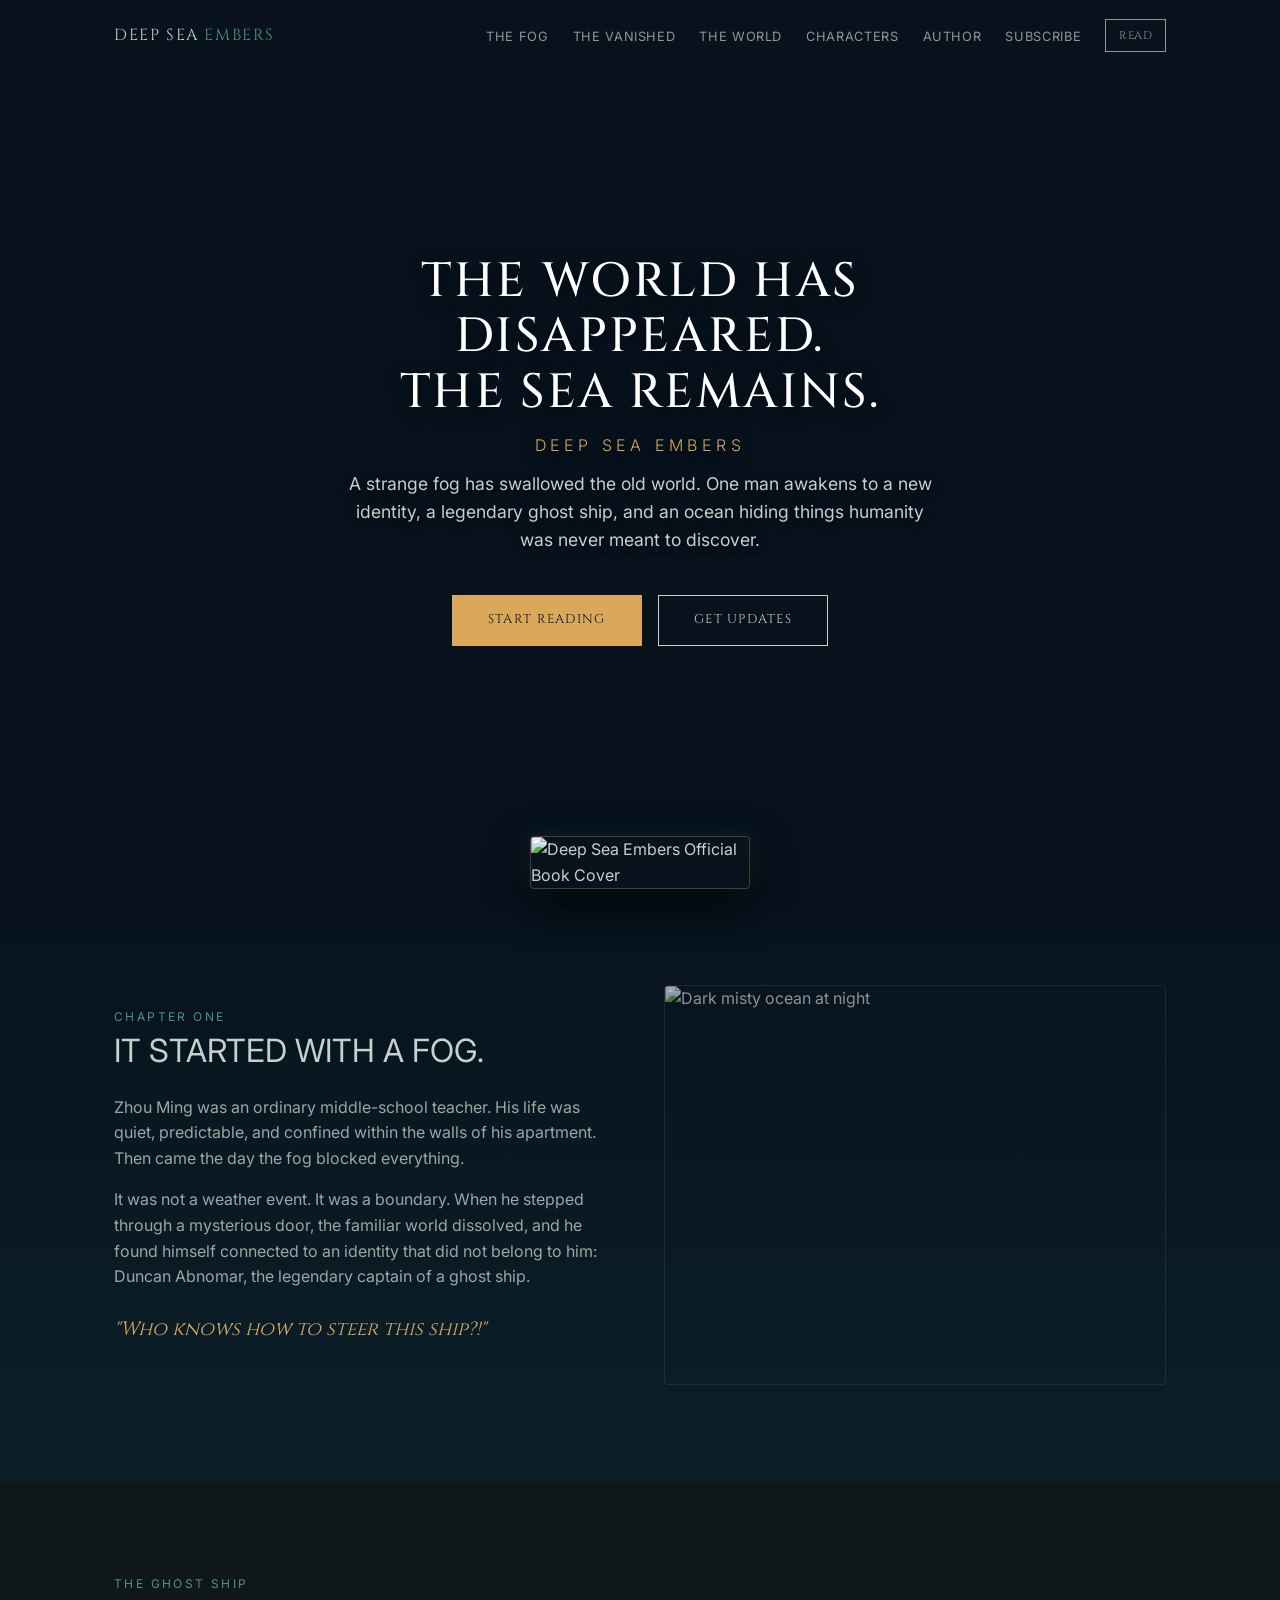
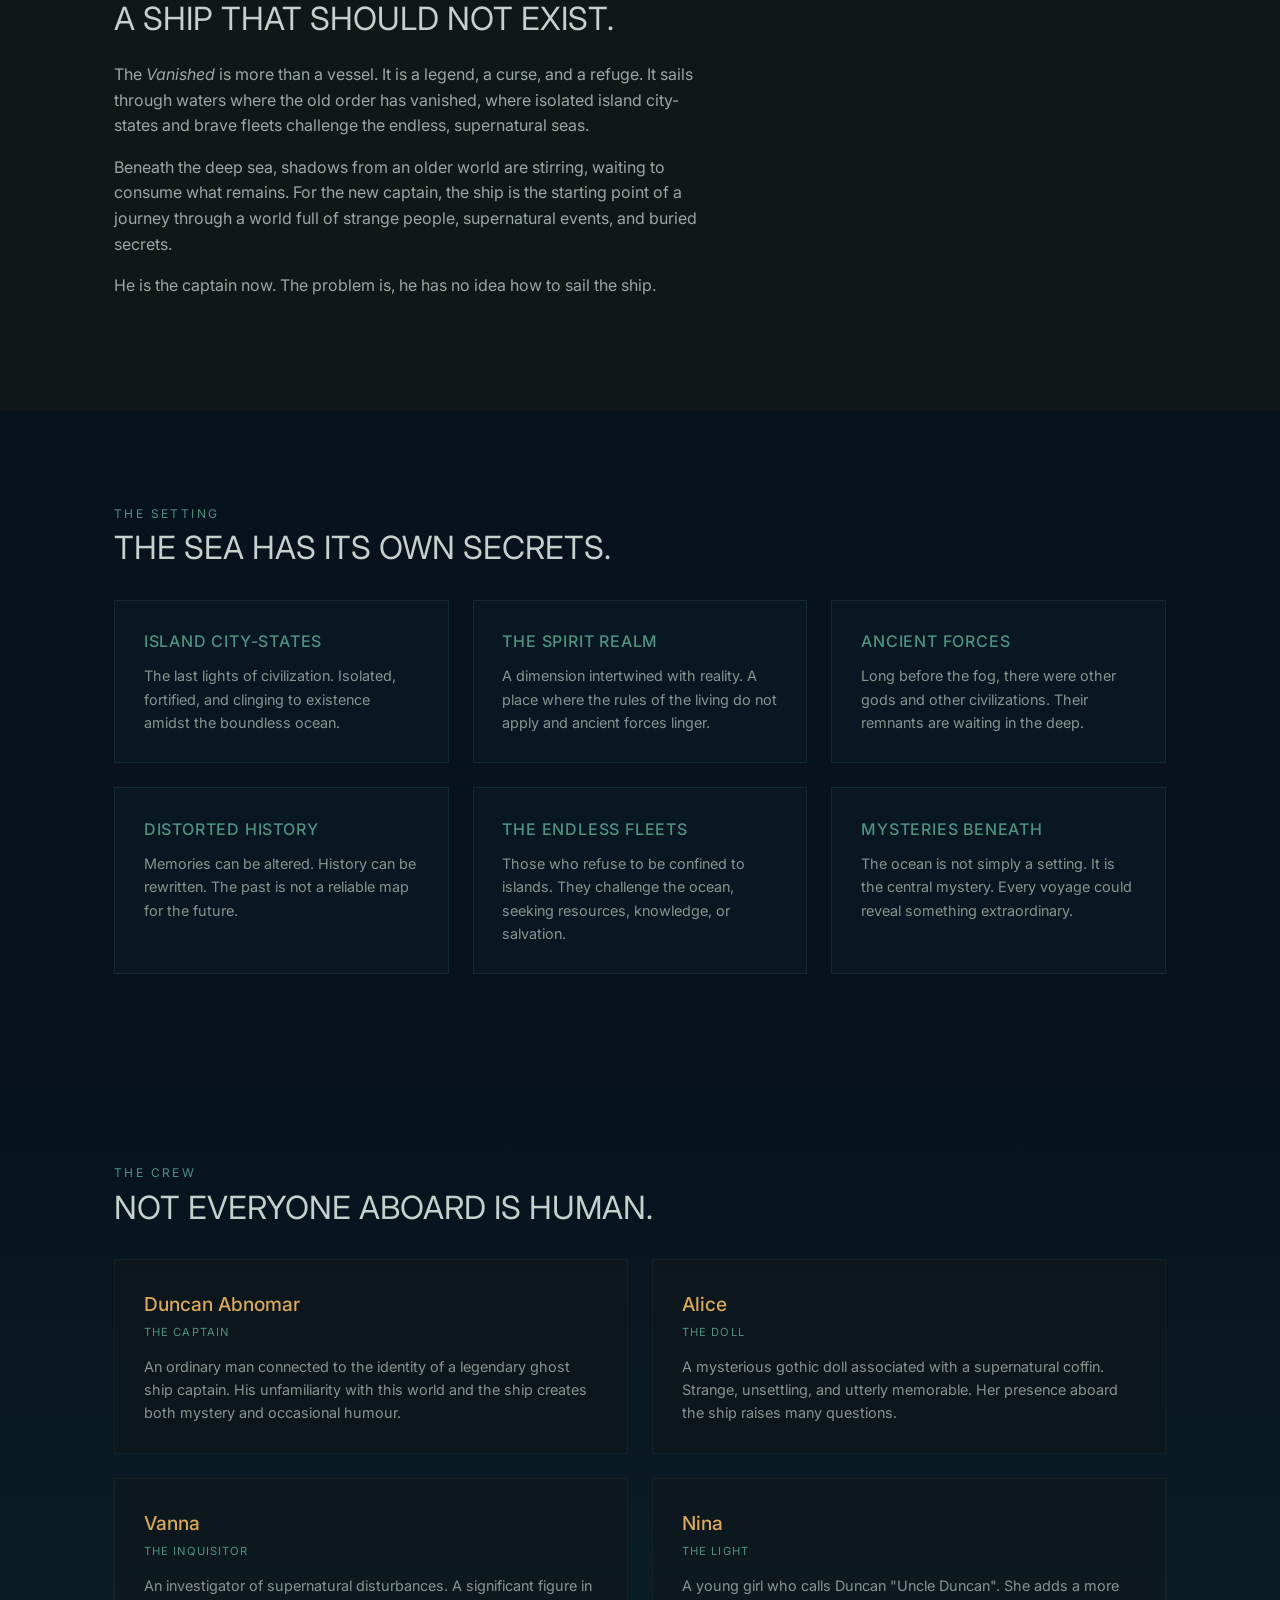
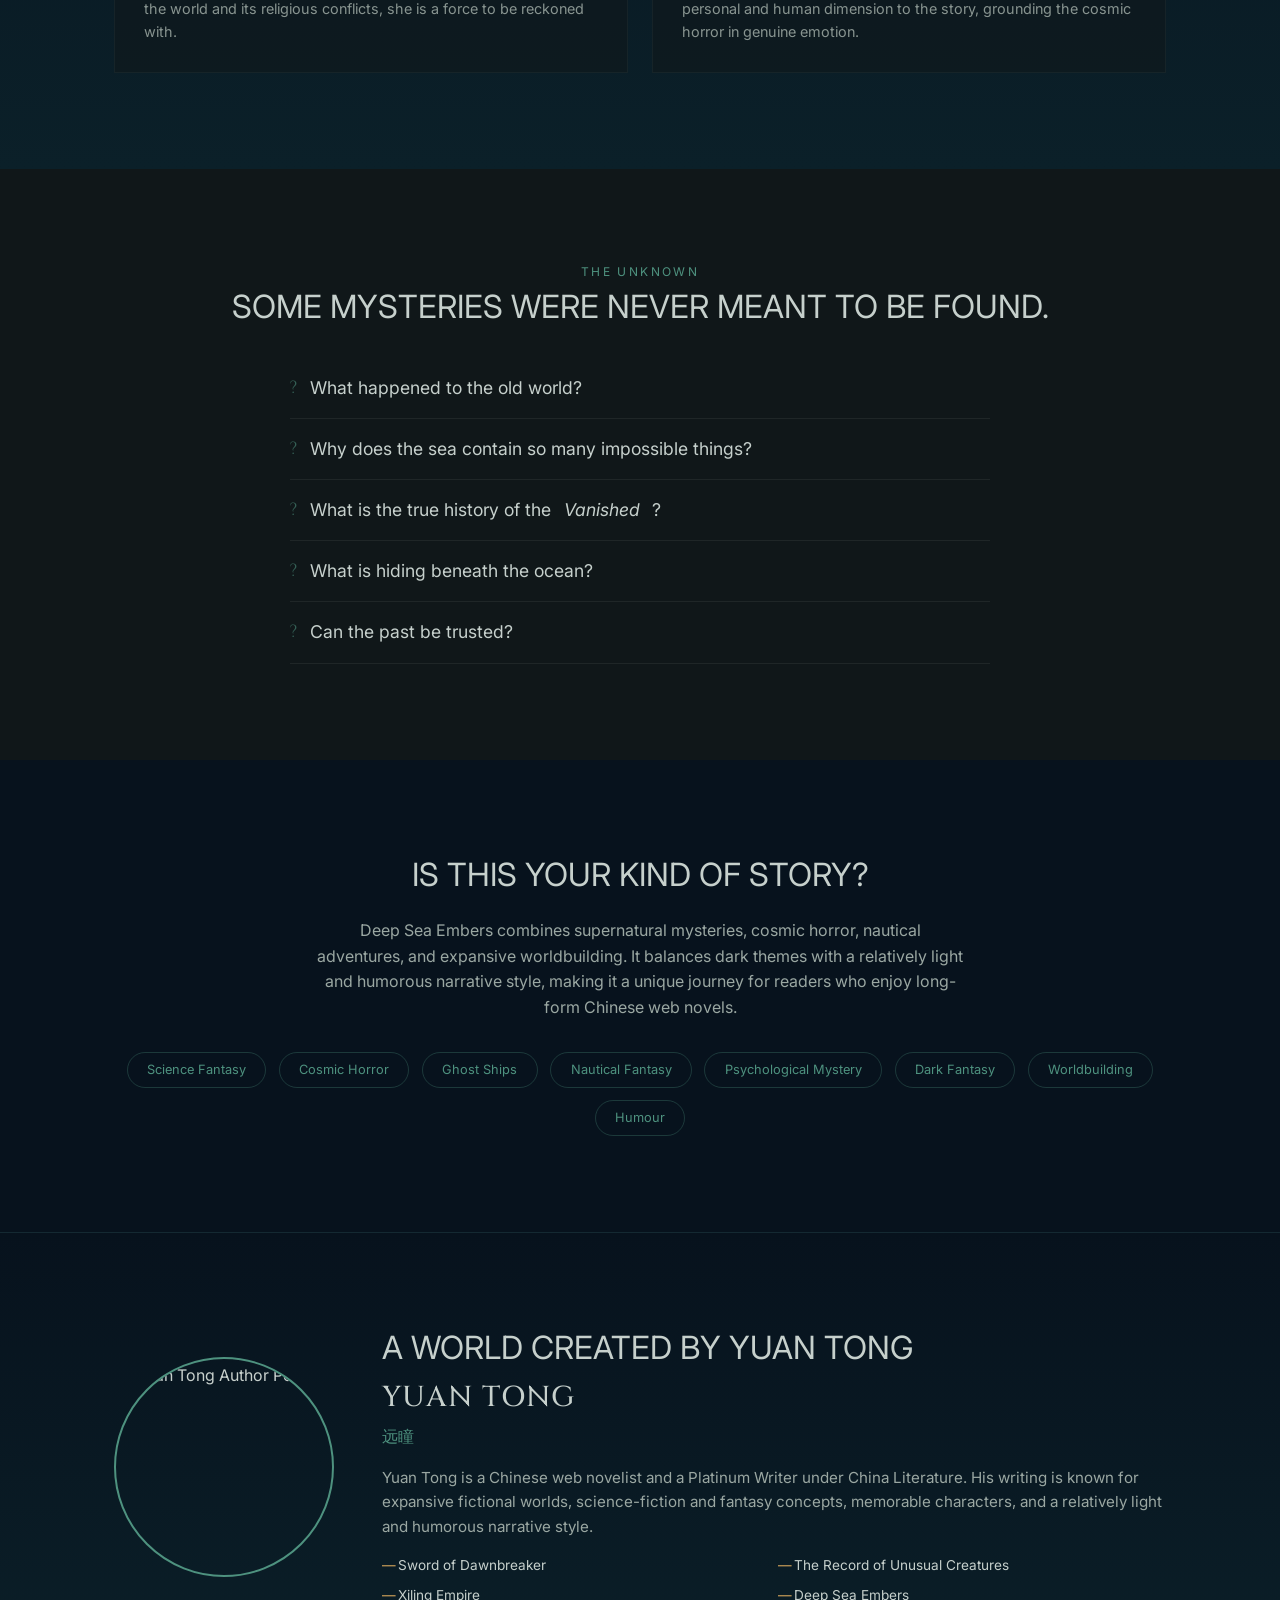
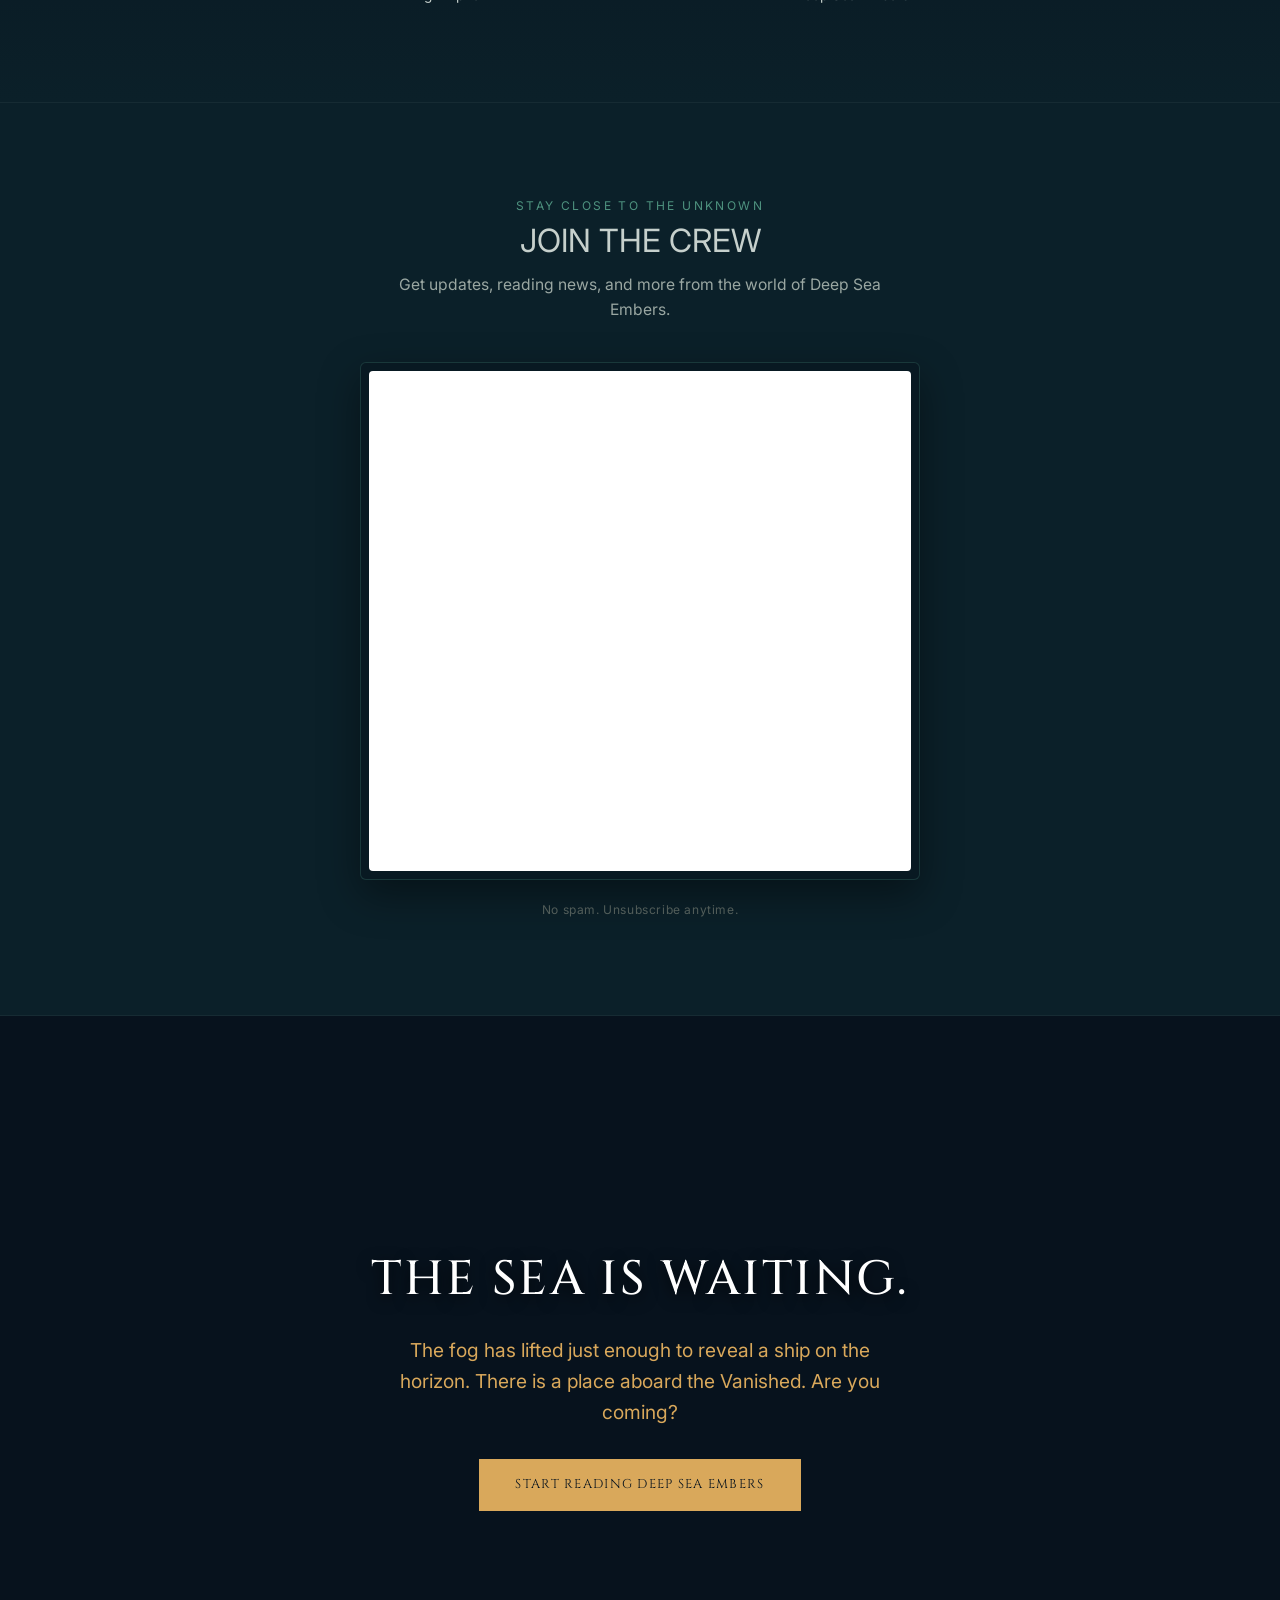
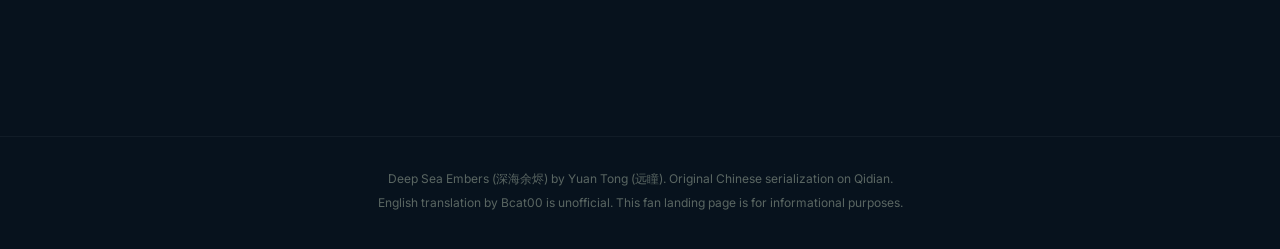
==== projects/deep-sea/index.html @ b7acaada "Add files via upload" ====
<!DOCTYPE html>
<html lang="en">
<head>
    <meta charset="UTF-8">
    <meta name="viewport" content="width=device-width, initial-scale=1.0">
    <title>Deep Sea Embers | The World Has Disappeared. The Sea Remains.</title>
    <meta name="description" content="A strange fog has swallowed the old world. One man awakens to a new identity, a legendary ghost ship, and an ocean hiding things humanity was never meant to discover.">
    <meta property="og:title" content="Deep Sea Embers">
    <meta property="og:description" content="He is the captain now. The problem is, he has no idea how to sail the ship.">
    <meta property="og:image" content="https://qidian.qpic.cn/qidian_common/349573/9033ae59bace4b56404efd18edc282ae/0">
    <meta property="og:type" content="website">
    <link rel="preconnect" href="https://fonts.googleapis.com">
    <link rel="preconnect" href="https://fonts.gstatic.com" crossorigin>
    <link href="https://fonts.googleapis.com/css2?family=Cinzel:wght@500;700&family=Inter:wght@300;400;500&display=swap" rel="stylesheet">
    <style>
        :root {
            --midnight: #07121D;
            --deep-ocean: #0B2029;
            --charcoal: #101719;
            --emerald: #4E927F;
            --fog: #C6D0CC;
            --lantern: #D9A85B;
            --font-display: 'Cinzel', serif;
            --font-sans: 'Inter', sans-serif;
            --transition: 0.3s ease;
        }
        * { margin: 0; padding: 0; box-sizing: border-box; }
        html { scroll-behavior: smooth; }
        body {
            background-color: var(--midnight);
            color: var(--fog);
            font-family: var(--font-sans);
            line-height: 1.6;
            overflow-x: hidden;
            -webkit-font-smoothing: antialiased;
        }
        ::selection { background: var(--emerald); color: var(--midnight); }
        h1, h2, h3 { font-family: var(--font-display); font-weight: 500; letter-spacing: 0.05em; text-transform: uppercase; }
        .container { width: 100%; max-width: 1100px; margin: 0 auto; padding: 0 1.5rem; }
        .section-padding { padding: 6rem 0; }
        .section-title { font-size: 2rem; margin-bottom: 1.5rem; line-height: 1.2; }
        .section-title span { display: block; font-family: var(--font-sans); font-size: 0.75rem; letter-spacing: 0.2em; text-transform: uppercase; color: var(--emerald); margin-bottom: 0.5rem; font-weight: 400; }
        .btn {
            display: inline-block; padding: 0.9rem 2.2rem; font-family: var(--font-display);
            font-size: 0.8rem; letter-spacing: 0.1em; text-transform: uppercase;
            text-decoration: none; color: var(--midnight); background: var(--lantern);
            border: 1px solid var(--lantern); transition: var(--transition); cursor: pointer;
        }
        .btn:hover { background: transparent; color: var(--lantern); }
        .btn-outline { background: transparent; color: var(--fog); border-color: var(--fog); }
        .btn-outline:hover { border-color: var(--lantern); color: var(--lantern); }

        /* NAVIGATION */
        nav {
            position: fixed; top: 0; left: 0; width: 100%; padding: 1.2rem 0; z-index: 1000;
            transition: background 0.3s;
        }
        nav.scrolled { background: rgba(7, 18, 29, 0.95); backdrop-filter: blur(8px); border-bottom: 1px solid rgba(198, 208, 204, 0.08); }
        .nav-container { display: flex; justify-content: space-between; align-items: center; }
        .logo { font-family: var(--font-display); font-size: 1rem; color: var(--fog); text-decoration: none; letter-spacing: 0.1em; }
        .logo span { color: var(--emerald); }
        .nav-links { display: flex; gap: 1.5rem; list-style: none; align-items: center; }
        .nav-links a { color: var(--fog); text-decoration: none; font-size: 0.8rem; text-transform: uppercase; letter-spacing: 0.05em; opacity: 0.7; transition: var(--transition); }
        .nav-links a:hover { opacity: 1; color: var(--lantern); }
        .mobile-menu-btn { display: none; background: none; border: none; color: var(--fog); font-size: 1.5rem; cursor: pointer; z-index: 1001; }

        /* HERO */
        .hero {
            height: 100vh; min-height: 600px; position: relative; display: flex;
            align-items: center; justify-content: center; text-align: center; overflow: hidden;
        }
        .hero-bg {
            position: absolute; top: 0; left: 0; width: 100%; height: 100%;
            background: url('https://res.cloudinary.com/jerrick/image/upload/v1732880577/6749a8c190abc5001d8e316e.webp') center/cover no-repeat;
            z-index: 1;
        }
        .hero-overlay {
            position: absolute; top: 0; left: 0; width: 100%; height: 100%;
            background: linear-gradient(to bottom, rgba(7,18,29,0.5) 0%, rgba(7,18,29,0.7) 60%, var(--midnight) 100%);
            z-index: 2;
        }
        .hero-content { position: relative; z-index: 3; max-width: 800px; padding: 0 1.5rem; }
        .hero h1 { font-size: 3rem; line-height: 1.15; margin-bottom: 1rem; color: #fff; text-shadow: 0 4px 15px rgba(0,0,0,0.6); }
        .hero h1 span { display: block; font-family: var(--font-sans); font-size: 1rem; font-weight: 300; letter-spacing: 0.3em; text-transform: uppercase; color: var(--lantern); margin-top: 1rem; }
        .hero p { font-size: 1.1rem; margin-bottom: 2.5rem; color: var(--fog); max-width: 600px; margin-left: auto; margin-right: auto; text-shadow: 0 2px 8px rgba(0,0,0,0.6); }
        .hero-cta { display: flex; gap: 1rem; justify-content: center; }

        /* BOOK COVER */
        .cover-showcase {
            display: flex; justify-content: center;
            margin-top: -4rem; position: relative; z-index: 10; padding: 0 1.5rem;
        }
        .cover-showcase img {
            max-width: 220px; width: 100%; border-radius: 4px;
            box-shadow: 0 15px 40px rgba(0,0,0,0.8), 0 0 20px rgba(78, 146, 127, 0.2);
            border: 1px solid rgba(217, 168, 91, 0.3);
        }

        /* SECTIONS */
        .split-layout { display: grid; grid-template-columns: 1fr 1fr; gap: 3rem; align-items: center; }
        .split-text p { margin-bottom: 1rem; font-size: 1rem; color: #9aa7a2; }
        .split-text .quote { font-family: var(--font-display); font-size: 1.2rem; color: var(--lantern); font-style: italic; margin-top: 1.5rem; }
        .split-image { height: 400px; overflow: hidden; border-radius: 4px; border: 1px solid rgba(198, 208, 204, 0.1); }
        .split-image img { width: 100%; height: 100%; object-fit: cover; filter: brightness(0.7); transition: transform 0.6s ease; }
        .split-image:hover img { transform: scale(1.03); }

        .ship-section { background: var(--charcoal); position: relative; }
        .ship-content { max-width: 600px; }
        .ship-content p { margin-bottom: 1rem; color: #9aa7a2; }

        .world-grid { display: grid; grid-template-columns: repeat(3, 1fr); gap: 1.5rem; margin-top: 2rem; }
        .world-card { padding: 1.8rem; background: rgba(11, 32, 41, 0.4); border: 1px solid rgba(78, 146, 127, 0.15); transition: var(--transition); }
        .world-card:hover { background: rgba(11, 32, 41, 0.7); border-color: rgba(78, 146, 127, 0.4); }
        .world-card h3 { font-size: 1rem; color: var(--emerald); margin-bottom: 0.6rem; font-family: var(--font-sans); letter-spacing: 0.05em; }
        .world-card p { font-size: 0.9rem; color: #889490; }

        .character-grid { display: grid; grid-template-columns: 1fr 1fr; gap: 1.5rem; margin-top: 2rem; }
        .char-card { padding: 1.8rem; background: rgba(16, 23, 25, 0.5); border: 1px solid rgba(198, 208, 204, 0.05); }
        .char-card h3 { font-size: 1.2rem; color: var(--lantern); margin-bottom: 0.3rem; font-family: var(--font-sans); text-transform: none; letter-spacing: normal; }
        .char-role { font-size: 0.7rem; text-transform: uppercase; letter-spacing: 0.1em; color: var(--emerald); margin-bottom: 0.8rem; display: block; }
        .char-card p { font-size: 0.9rem; color: #889490; }

        .mystery-list { max-width: 700px; margin: 2rem auto 0; text-align: left; }
        .mystery-item { padding: 1rem 0; border-bottom: 1px solid rgba(198, 208, 204, 0.08); font-size: 1.1rem; color: var(--fog); display: flex; align-items: center; gap: 0.8rem; }
        .mystery-item::before { content: '?'; color: var(--emerald); font-family: var(--font-display); opacity: 0.6; }

        .for-you-section { text-align: center; }
        .for-you-section p { max-width: 650px; margin: 0 auto 2rem; font-size: 1rem; color: #9aa7a2; }
        .tag-cloud { display: flex; flex-wrap: wrap; justify-content: center; gap: 0.8rem; }
        .tag { padding: 0.4rem 1.2rem; border: 1px solid rgba(78, 146, 127, 0.3); border-radius: 50px; font-size: 0.8rem; color: var(--emerald); }

        /* AUTHOR */
        .author-layout { display: grid; grid-template-columns: 220px 1fr; gap: 3rem; align-items: center; }
        .author-image { width: 100%; aspect-ratio: 1; border-radius: 50%; overflow: hidden; border: 2px solid var(--emerald); padding: 4px; }
        .author-image img { width: 100%; height: 100%; object-fit: cover; border-radius: 50%; filter: grayscale(15%); }
        .author-text h3 { font-size: 1.8rem; margin-bottom: 0.2rem; }
        .author-text .chinese-name { font-size: 1rem; color: var(--emerald); margin-bottom: 1rem; display: block; }
        .author-text p { margin-bottom: 1rem; color: #9aa7a2; font-size: 0.95rem; }
        .works-list { list-style: none; display: grid; grid-template-columns: 1fr 1fr; gap: 0.5rem; }
        .works-list li { font-size: 0.85rem; color: var(--fog); padding-left: 1rem; position: relative; }
        .works-list li::before { content: '—'; position: absolute; left: 0; color: var(--lantern); }

        /* NEWSLETTER / BREVO FORM SECTION */
        .signup-section {
            background: var(--deep-ocean);
            text-align: center;
            position: relative;
            border-top: 1px solid rgba(198, 208, 204, 0.06);
            border-bottom: 1px solid rgba(198, 208, 204, 0.06);
        }
        .signup-section .section-title { margin-bottom: 0.75rem; }
        .signup-sub {
            max-width: 520px;
            margin: 0 auto 2.5rem;
            color: #9aa7a2;
            font-size: 0.98rem;
        }
        .signup-wrapper {
            max-width: 560px;
            margin: 0 auto;
            background: rgba(7, 18, 29, 0.5);
            border: 1px solid rgba(78, 146, 127, 0.25);
            border-radius: 6px;
            padding: 0.5rem;
            box-shadow: 0 15px 40px rgba(0,0,0,0.4);
            overflow: hidden;
        }
        .signup-wrapper iframe {
            display: block;
            width: 100%;
            border: none;
            border-radius: 4px;
            background: #ffffff;
        }
        .signup-privacy {
            margin-top: 1.25rem;
            font-size: 0.75rem;
            letter-spacing: 0.05em;
            color: #5a6662;
        }

        /* FINAL CTA with Footer Video */
        .final-cta {
            height: 80vh; min-height: 500px; position: relative;
            display: flex; align-items: center; justify-content: center;
            text-align: center; overflow: hidden;
        }
        .final-video {
            position: absolute; top: 0; left: 0; width: 100%; height: 100%;
            object-fit: cover; z-index: 1; filter: brightness(0.4) saturate(0.8);
        }
        .final-overlay {
            position: absolute; top: 0; left: 0; width: 100%; height: 100%;
            background: radial-gradient(circle at center, rgba(7,18,29,0.2) 0%, var(--midnight) 90%);
            z-index: 2;
        }
        .final-content { position: relative; z-index: 3; padding: 0 1.5rem; }
        .final-cta h2 { font-size: 3rem; margin-bottom: 1rem; color: #fff; text-shadow: 0 4px 15px rgba(0,0,0,0.8); }
        .final-cta p { font-size: 1.2rem; color: var(--lantern); margin-bottom: 2rem; max-width: 500px; margin-left: auto; margin-right: auto; }

        footer { padding: 2rem 0; background: var(--midnight); border-top: 1px solid rgba(198, 208, 204, 0.05); text-align: center; font-size: 0.75rem; color: #5a6662; }
        footer p { margin-bottom: 0.3rem; }

        .reveal { opacity: 0; transform: translateY(25px); transition: opacity 0.7s ease, transform 0.7s ease; }
        .reveal.active { opacity: 1; transform: translateY(0); }

        @media (max-width: 900px) {
            .hero h1 { font-size: 2.2rem; }
            .split-layout { grid-template-columns: 1fr; gap: 2rem; }
            .split-image { height: 300px; }
            .world-grid { grid-template-columns: 1fr 1fr; }
            .character-grid { grid-template-columns: 1fr; }
            .author-layout { grid-template-columns: 1fr; text-align: center; }
            .author-image { max-width: 200px; margin: 0 auto; }
            .works-list { text-align: left; }
        }
        @media (max-width: 640px) {
            .nav-links { position: fixed; top: 0; right: -100%; width: 100%; height: 100vh; background: rgba(7,18,29,0.98); flex-direction: column; justify-content: center; align-items: center; transition: right 0.3s; }
            .nav-links.active { right: 0; }
            .nav-links a { font-size: 1.1rem; }
            .mobile-menu-btn { display: block; }
            .hero h1 { font-size: 1.8rem; }
            .hero-cta { flex-direction: column; }
            .btn { width: 100%; text-align: center; }
            .world-grid { grid-template-columns: 1fr; }
            .section-title { font-size: 1.6rem; }
            .final-cta h2 { font-size: 2rem; }
            .cover-showcase { margin-top: -2rem; }
            .cover-showcase img { max-width: 160px; }
            .signup-wrapper iframe { height: 480px; }
        }
        @media (prefers-reduced-motion: reduce) {
            .reveal { transition: none; opacity: 1; transform: none; }
            html { scroll-behavior: auto; }
            .final-video { display: none; }
            .final-cta { background: url('https://res.cloudinary.com/jerrick/image/upload/v1732880577/6749a8c190abc5001d8e316e.webp') center/cover no-repeat; }
        }
    </style>
</head>
<body>

    <nav id="navbar">
        <div class="container nav-container">
            <a href="#" class="logo">DEEP SEA <span>EMBERS</span></a>
            <button class="mobile-menu-btn" id="mobileMenuBtn" aria-label="Menu">☰</button>
            <ul class="nav-links" id="navLinks">
                <li><a href="#the-fog">The Fog</a></li>
                <li><a href="#the-vanished">The Vanished</a></li>
                <li><a href="#the-world">The World</a></li>
                <li><a href="#characters">Characters</a></li>
                <li><a href="#author">Author</a></li>
                <li><a href="#newsletter">Subscribe</a></li>
                <li><a href="https://www.qidian.com/book/1034360760/" target="_blank" rel="noopener" class="btn btn-outline" style="padding: 0.4rem 0.8rem; font-size: 0.7rem;">Read</a></li>
            </ul>
        </div>
    </nav>

    <!-- HERO -->
    <header class="hero">
        <div class="hero-bg"></div>
        <div class="hero-overlay"></div>
        <div class="hero-content">
            <h1>THE WORLD HAS DISAPPEARED.<br>THE SEA REMAINS.<span>Deep Sea Embers</span></h1>
            <p>A strange fog has swallowed the old world. One man awakens to a new identity, a legendary ghost ship, and an ocean hiding things humanity was never meant to discover.</p>
            <div class="hero-cta">
                <a href="https://www.qidian.com/book/1034360760/" target="_blank" rel="noopener" class="btn">Start Reading</a>
                <a href="#newsletter" class="btn btn-outline">Get Updates</a>
            </div>
        </div>
    </header>

    <!-- BOOK COVER -->
    <div class="cover-showcase reveal">
        <img src="https://qidian.qpic.cn/qidian_common/349573/9033ae59bace4b56404efd18edc282ae/0" alt="Deep Sea Embers Official Book Cover">
    </div>

    <section id="the-fog" class="section-padding" style="background: linear-gradient(to bottom, var(--midnight), var(--deep-ocean));">
        <div class="container">
            <div class="split-layout">
                <div class="split-text reveal">
                    <div class="section-title"><span>Chapter One</span>IT STARTED WITH A FOG.</div>
                    <p>Zhou Ming was an ordinary middle-school teacher. His life was quiet, predictable, and confined within the walls of his apartment. Then came the day the fog blocked everything.</p>
                    <p>It was not a weather event. It was a boundary. When he stepped through a mysterious door, the familiar world dissolved, and he found himself connected to an identity that did not belong to him: Duncan Abnomar, the legendary captain of a ghost ship.</p>
                    <p class="quote">"Who knows how to steer this ship?!"</p>
                </div>
                <div class="split-image reveal">
                    <img src="https://images.unsplash.com/photo-1518709268805-4e9042af9f23?q=80&w=800&auto=format&fit=crop" alt="Dark misty ocean at night" loading="lazy">
                </div>
            </div>
        </div>
    </section>

    <section id="the-vanished" class="section-padding ship-section">
        <div class="container">
            <div class="ship-content reveal">
                <div class="section-title"><span>The Ghost Ship</span>A SHIP THAT SHOULD NOT EXIST.</div>
                <p>The <em>Vanished</em> is more than a vessel. It is a legend, a curse, and a refuge. It sails through waters where the old order has vanished, where isolated island city-states and brave fleets challenge the endless, supernatural seas.</p>
                <p>Beneath the deep sea, shadows from an older world are stirring, waiting to consume what remains. For the new captain, the ship is the starting point of a journey through a world full of strange people, supernatural events, and buried secrets.</p>
                <p>He is the captain now. The problem is, he has no idea how to sail the ship.</p>
            </div>
        </div>
    </section>

    <section id="the-world" class="section-padding" style="background: var(--midnight);">
        <div class="container">
            <div class="section-title reveal"><span>The Setting</span>THE SEA HAS ITS OWN SECRETS.</div>
            <div class="world-grid">
                <div class="world-card reveal"><h3>Island City-States</h3><p>The last lights of civilization. Isolated, fortified, and clinging to existence amidst the boundless ocean.</p></div>
                <div class="world-card reveal"><h3>The Spirit Realm</h3><p>A dimension intertwined with reality. A place where the rules of the living do not apply and ancient forces linger.</p></div>
                <div class="world-card reveal"><h3>Ancient Forces</h3><p>Long before the fog, there were other gods and other civilizations. Their remnants are waiting in the deep.</p></div>
                <div class="world-card reveal"><h3>Distorted History</h3><p>Memories can be altered. History can be rewritten. The past is not a reliable map for the future.</p></div>
                <div class="world-card reveal"><h3>The Endless Fleets</h3><p>Those who refuse to be confined to islands. They challenge the ocean, seeking resources, knowledge, or salvation.</p></div>
                <div class="world-card reveal"><h3>Mysteries Beneath</h3><p>The ocean is not simply a setting. It is the central mystery. Every voyage could reveal something extraordinary.</p></div>
            </div>
        </div>
    </section>

    <section id="characters" class="section-padding" style="background: linear-gradient(to bottom, var(--midnight), var(--deep-ocean));">
        <div class="container">
            <div class="section-title reveal"><span>The Crew</span>NOT EVERYONE ABOARD IS HUMAN.</div>
            <div class="character-grid">
                <div class="char-card reveal"><h3>Duncan Abnomar</h3><span class="char-role">The Captain</span><p>An ordinary man connected to the identity of a legendary ghost ship captain. His unfamiliarity with this world and the ship creates both mystery and occasional humour.</p></div>
                <div class="char-card reveal"><h3>Alice</h3><span class="char-role">The Doll</span><p>A mysterious gothic doll associated with a supernatural coffin. Strange, unsettling, and utterly memorable. Her presence aboard the ship raises many questions.</p></div>
                <div class="char-card reveal"><h3>Vanna</h3><span class="char-role">The Inquisitor</span><p>An investigator of supernatural disturbances. A significant figure in the world and its religious conflicts, she is a force to be reckoned with.</p></div>
                <div class="char-card reveal"><h3>Nina</h3><span class="char-role">The Light</span><p>A young girl who calls Duncan "Uncle Duncan". She adds a more personal and human dimension to the story, grounding the cosmic horror in genuine emotion.</p></div>
            </div>
        </div>
    </section>

    <section class="section-padding" style="background: var(--charcoal);">
        <div class="container" style="text-align: center;">
            <div class="section-title reveal"><span>The Unknown</span>SOME MYSTERIES WERE NEVER MEANT TO BE FOUND.</div>
            <div class="mystery-list">
                <div class="mystery-item reveal">What happened to the old world?</div>
                <div class="mystery-item reveal">Why does the sea contain so many impossible things?</div>
                <div class="mystery-item reveal">What is the true history of the <em>Vanished</em>?</div>
                <div class="mystery-item reveal">What is hiding beneath the ocean?</div>
                <div class="mystery-item reveal">Can the past be trusted?</div>
            </div>
        </div>
    </section>

    <section class="section-padding for-you-section" style="background: var(--midnight);">
        <div class="container">
            <div class="section-title reveal">IS THIS YOUR KIND OF STORY?</div>
            <p class="reveal">Deep Sea Embers combines supernatural mysteries, cosmic horror, nautical adventures, and expansive worldbuilding. It balances dark themes with a relatively light and humorous narrative style, making it a unique journey for readers who enjoy long-form Chinese web novels.</p>
            <div class="tag-cloud reveal">
                <span class="tag">Science Fantasy</span><span class="tag">Cosmic Horror</span><span class="tag">Ghost Ships</span><span class="tag">Nautical Fantasy</span><span class="tag">Psychological Mystery</span><span class="tag">Dark Fantasy</span><span class="tag">Worldbuilding</span><span class="tag">Humour</span>
            </div>
        </div>
    </section>

    <section id="author" class="section-padding" style="background: linear-gradient(to bottom, var(--midnight), var(--deep-ocean)); border-top: 1px solid rgba(198, 208, 204, 0.05);">
        <div class="container">
            <div class="author-layout">
                <div class="author-image reveal">
                    <img src="https://pbs.twimg.com/media/GpzzoGyWAAE4Fjh.jpg" alt="Yuan Tong Author Portrait" loading="lazy" style="object-position: top;">
                </div>
                <div class="author-text reveal">
                    <div class="section-title" style="margin-bottom: 0.5rem;">A WORLD CREATED BY YUAN TONG</div>
                    <h3>Yuan Tong</h3><span class="chinese-name">远瞳</span>
                    <p>Yuan Tong is a Chinese web novelist and a Platinum Writer under China Literature. His writing is known for expansive fictional worlds, science-fiction and fantasy concepts, memorable characters, and a relatively light and humorous narrative style.</p>
                    <ul class="works-list">
                        <li>Sword of Dawnbreaker</li><li>The Record of Unusual Creatures</li><li>Xiling Empire</li><li>Deep Sea Embers</li>
                    </ul>
                </div>
            </div>
        </div>
    </section>

    <!-- NEWSLETTER / BREVO FORM -->
    <section id="newsletter" class="section-padding signup-section">
        <div class="container">
            <div class="section-title reveal">
                <span>Stay Close to the Unknown</span>
                JOIN THE CREW
            </div>
            <p class="signup-sub reveal">Get updates, reading news, and more from the world of Deep Sea Embers.</p>
            <div class="signup-wrapper reveal">
                <iframe
                    title="Deep Sea Embers newsletter signup"
                    src="https://17c09ce5.sibforms.com/v2/serve/[base64]"
                    width="100%"
                    height="500"
                    frameborder="0"
                    scrolling="no"
                    loading="lazy"
                    allowfullscreen
                    style="display:block; max-width:100%;"
                ></iframe>
            </div>
            <p class="signup-privacy">No spam. Unsubscribe anytime.</p>
        </div>
    </section>

    <!-- FINAL CTA -->
    <section class="final-cta">
        <video class="final-video" autoplay muted loop playsinline preload="auto" poster="https://res.cloudinary.com/jerrick/image/upload/v1732880577/6749a8c190abc5001d8e316e.webp">
            <source src="https://videos.pexels.com/video-files/36048977/36048977-hd_1920_1080_60fps.mp4" type="video/mp4">
        </video>
        <div class="final-overlay"></div>
        <div class="final-content reveal">
            <h2>THE SEA IS WAITING.</h2>
            <p>The fog has lifted just enough to reveal a ship on the horizon. There is a place aboard the Vanished. Are you coming?</p>
            <a href="https://www.qidian.com/book/1034360760/" target="_blank" rel="noopener" class="btn">START READING DEEP SEA EMBERS</a>
        </div>
    </section>

    <footer>
        <div class="container">
            <p>Deep Sea Embers (深海余烬) by Yuan Tong (远瞳). Original Chinese serialization on Qidian.</p>
            <p>English translation by Bcat00 is unofficial. This fan landing page is for informational purposes.</p>
        </div>
    </footer>

    <script>
        const navbar = document.getElementById('navbar');
        window.addEventListener('scroll', () => {
            navbar.classList.toggle('scrolled', window.scrollY > 50);
        }, { passive: true });

        const mobileBtn = document.getElementById('mobileMenuBtn');
        const navLinks = document.getElementById('navLinks');
        mobileBtn.addEventListener('click', () => {
            navLinks.classList.toggle('active');
            mobileBtn.textContent = navLinks.classList.contains('active') ? '✕' : '☰';
        });
        navLinks.querySelectorAll('a').forEach(link => {
            link.addEventListener('click', () => {
                navLinks.classList.remove('active');
                mobileBtn.textContent = '☰';
            });
        });

        const reveals = document.querySelectorAll('.reveal');
        if (!window.matchMedia('(prefers-reduced-motion: reduce)').matches) {
            const observer = new IntersectionObserver((entries) => {
                entries.forEach(entry => {
                    if (entry.isIntersecting) {
                        entry.target.classList.add('active');
                        observer.unobserve(entry.target);
                    }
                });
            }, { threshold: 0.1, rootMargin: '0px 0px -30px 0px' });
            reveals.forEach(el => observer.observe(el));
        } else {
            reveals.forEach(el => el.classList.add('active'));
        }
    </script>
</body>
</html>
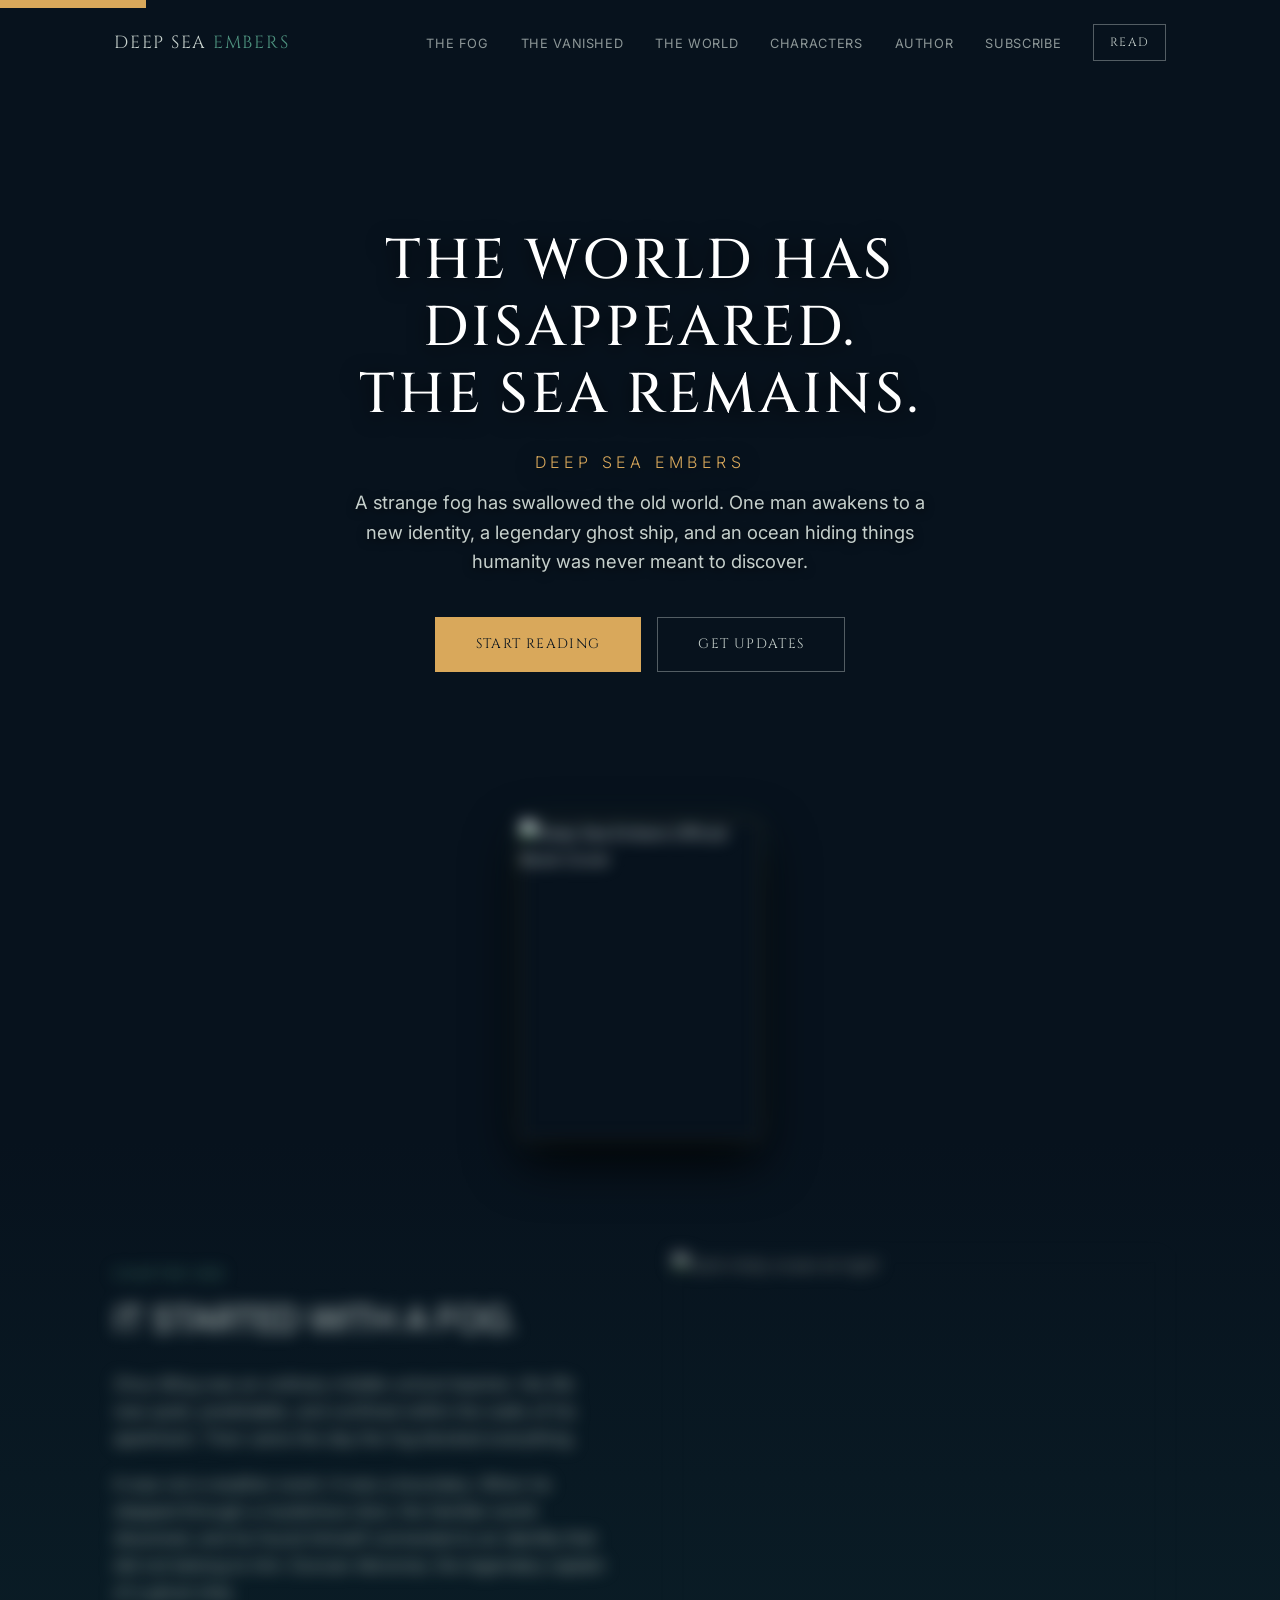
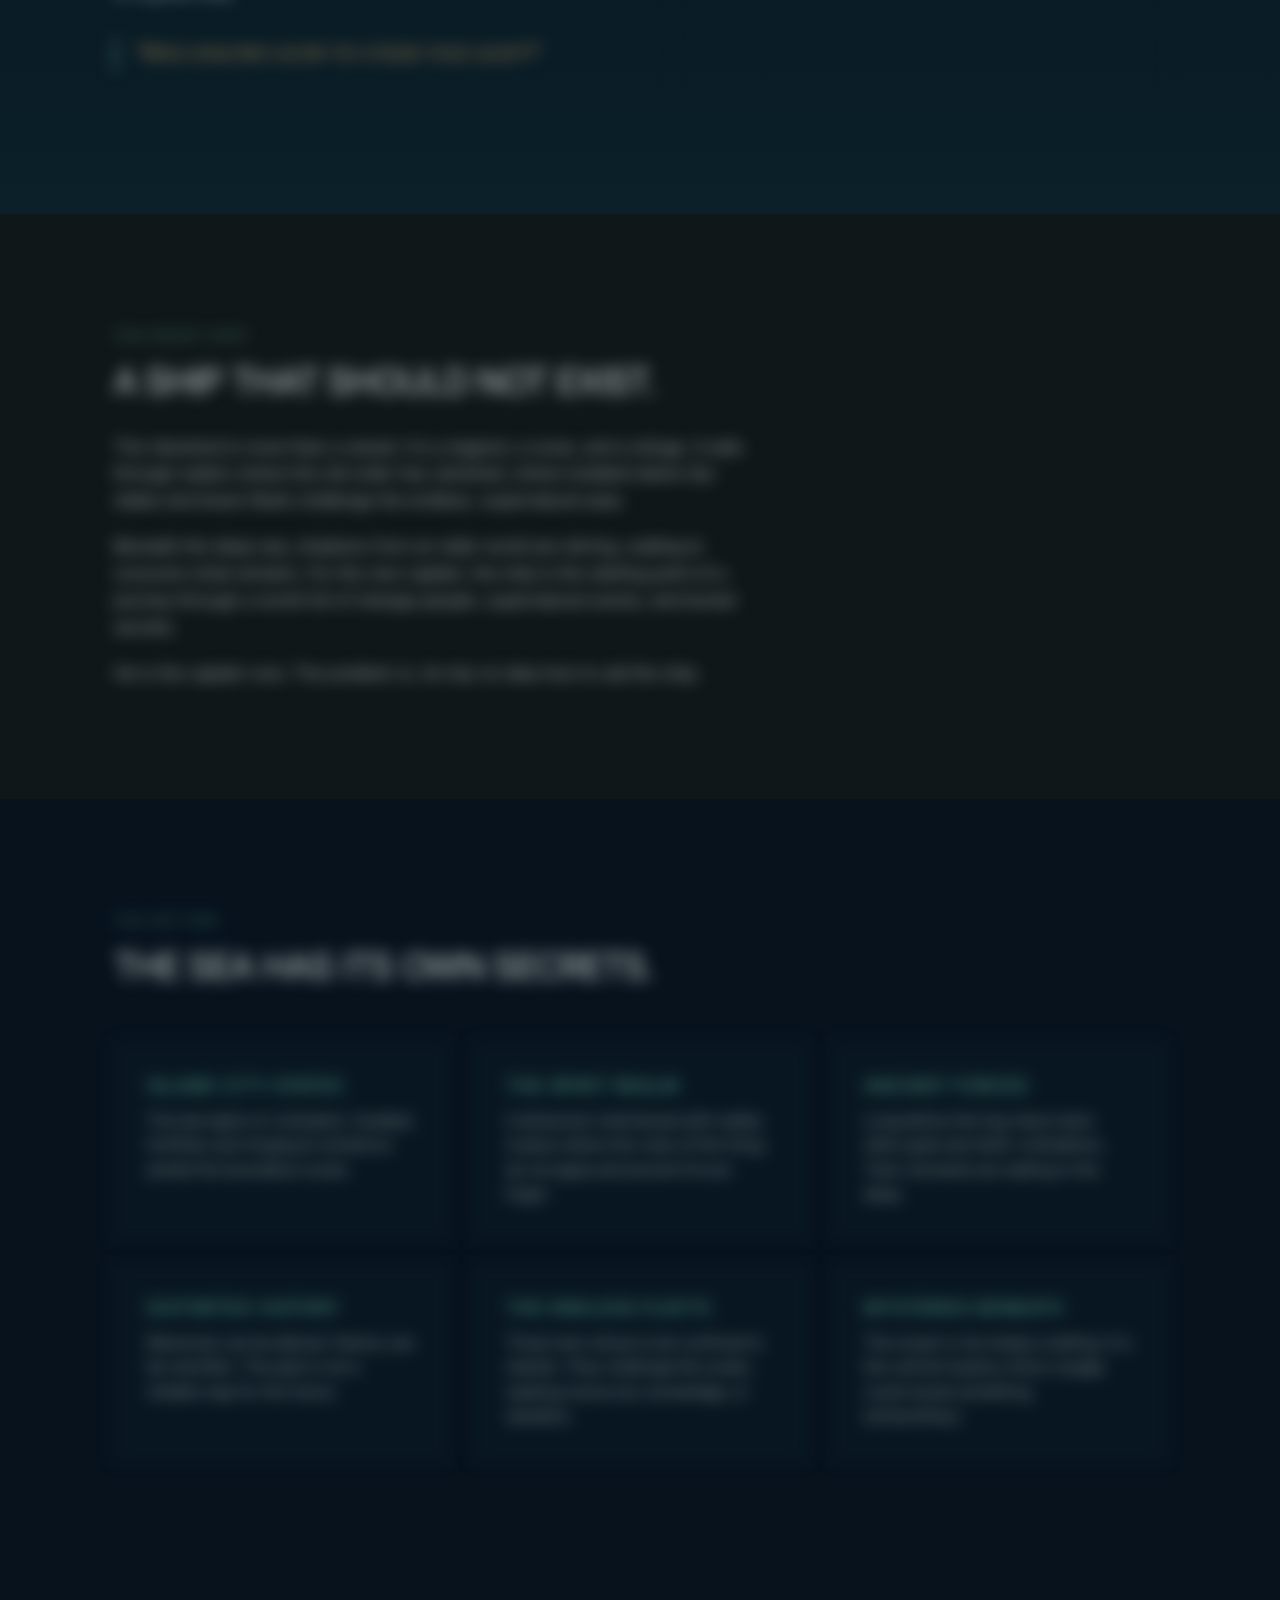
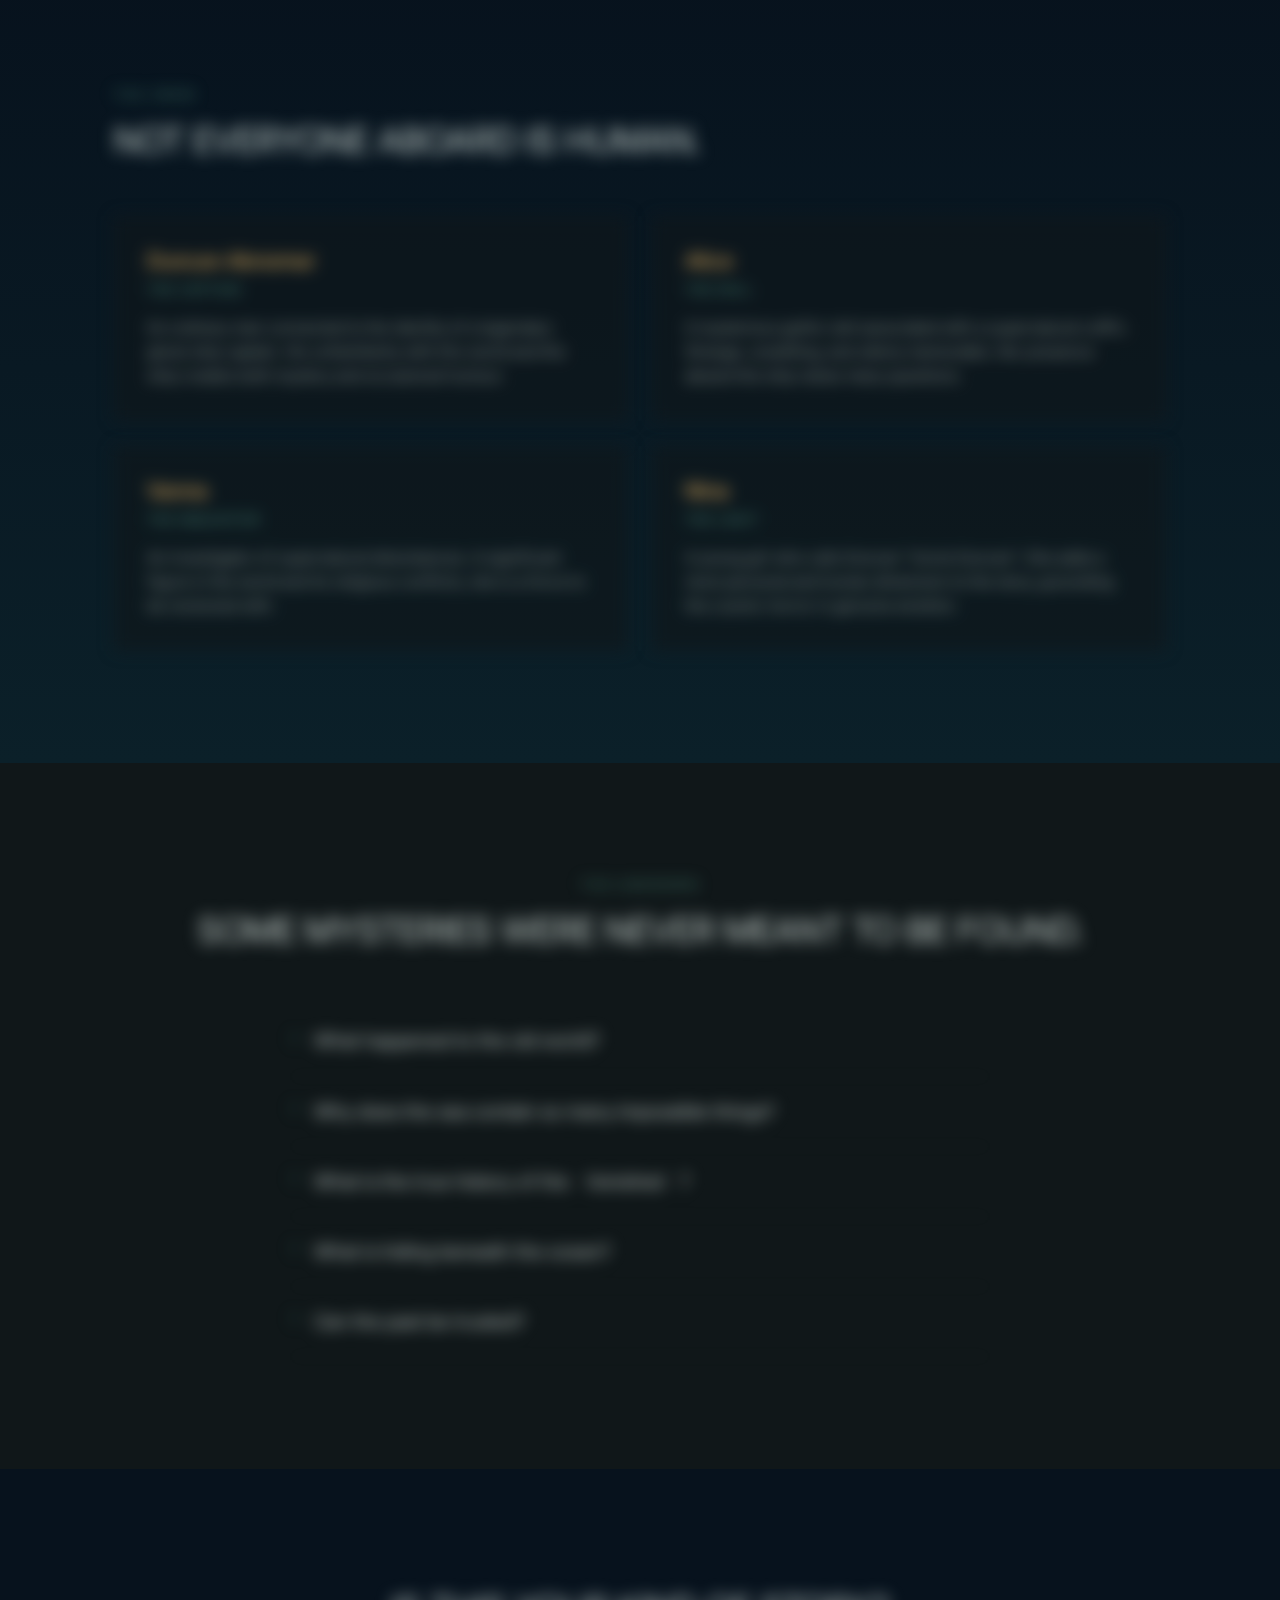
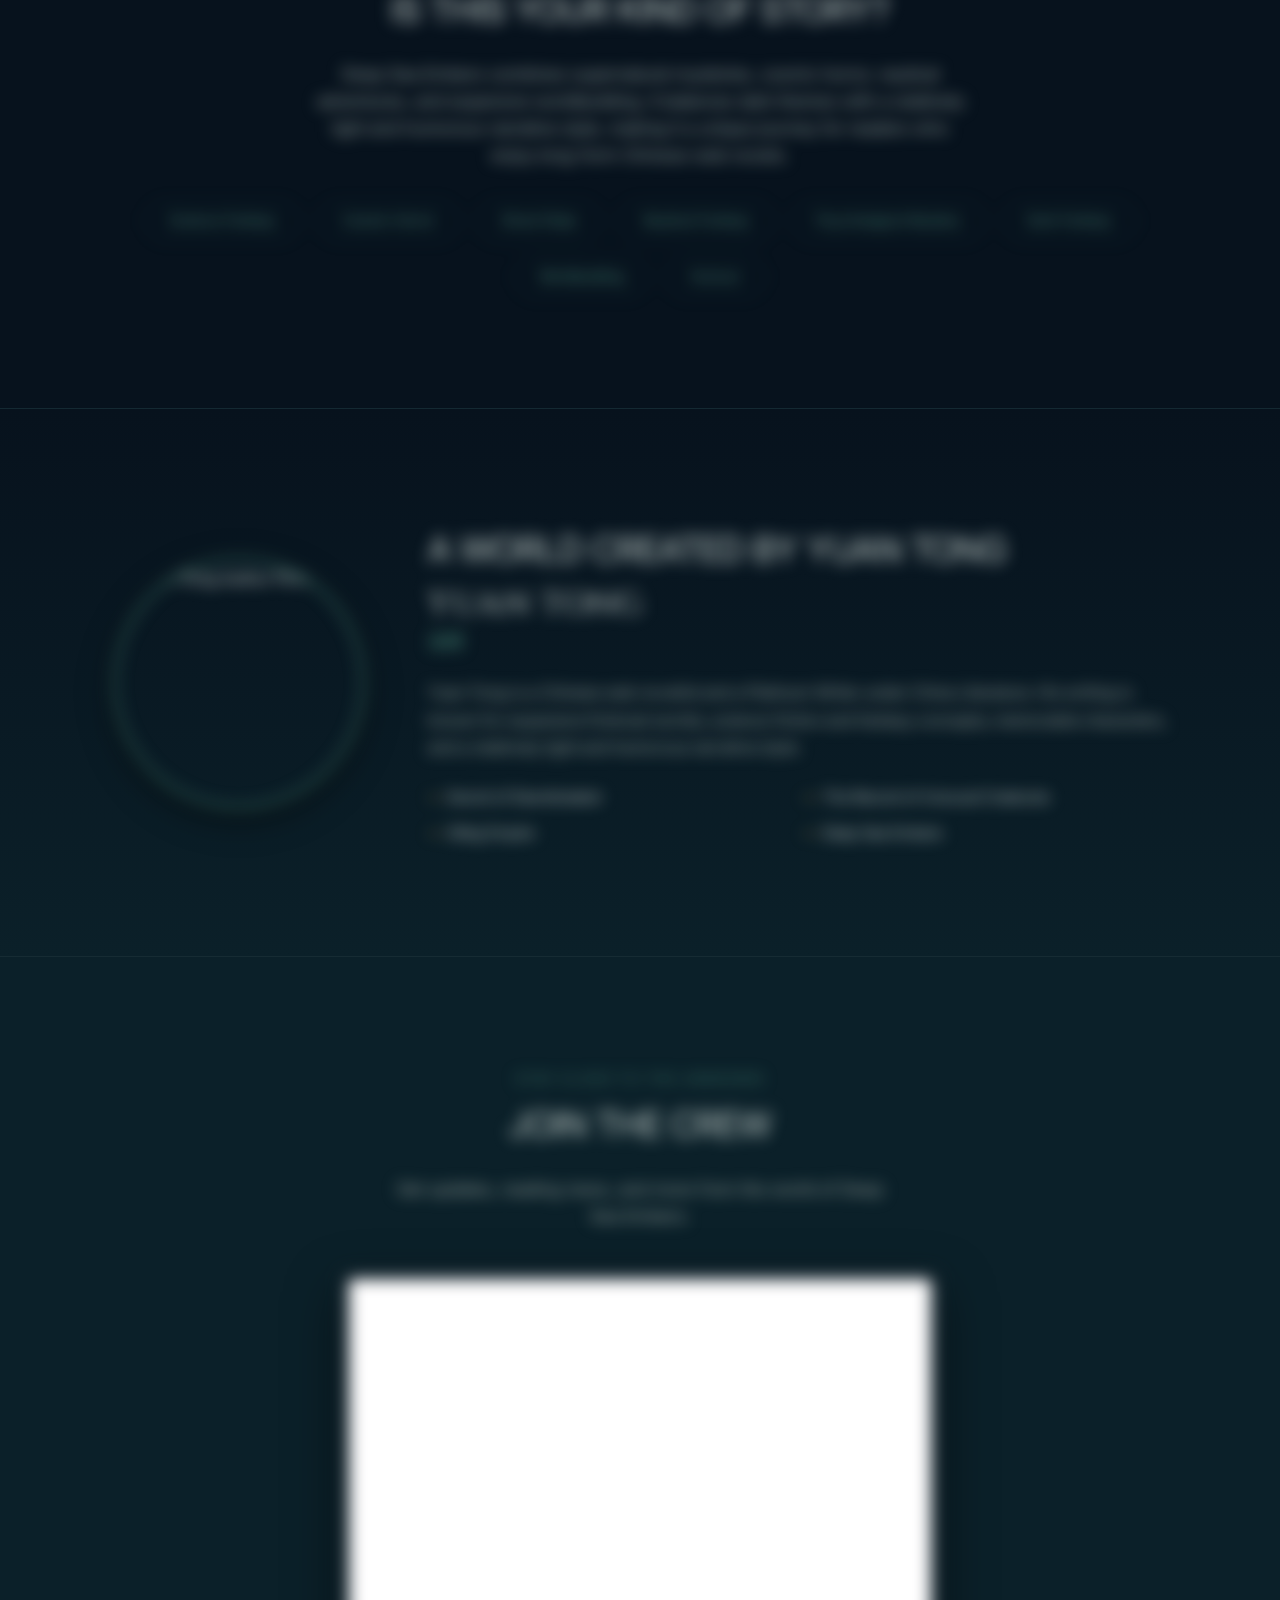
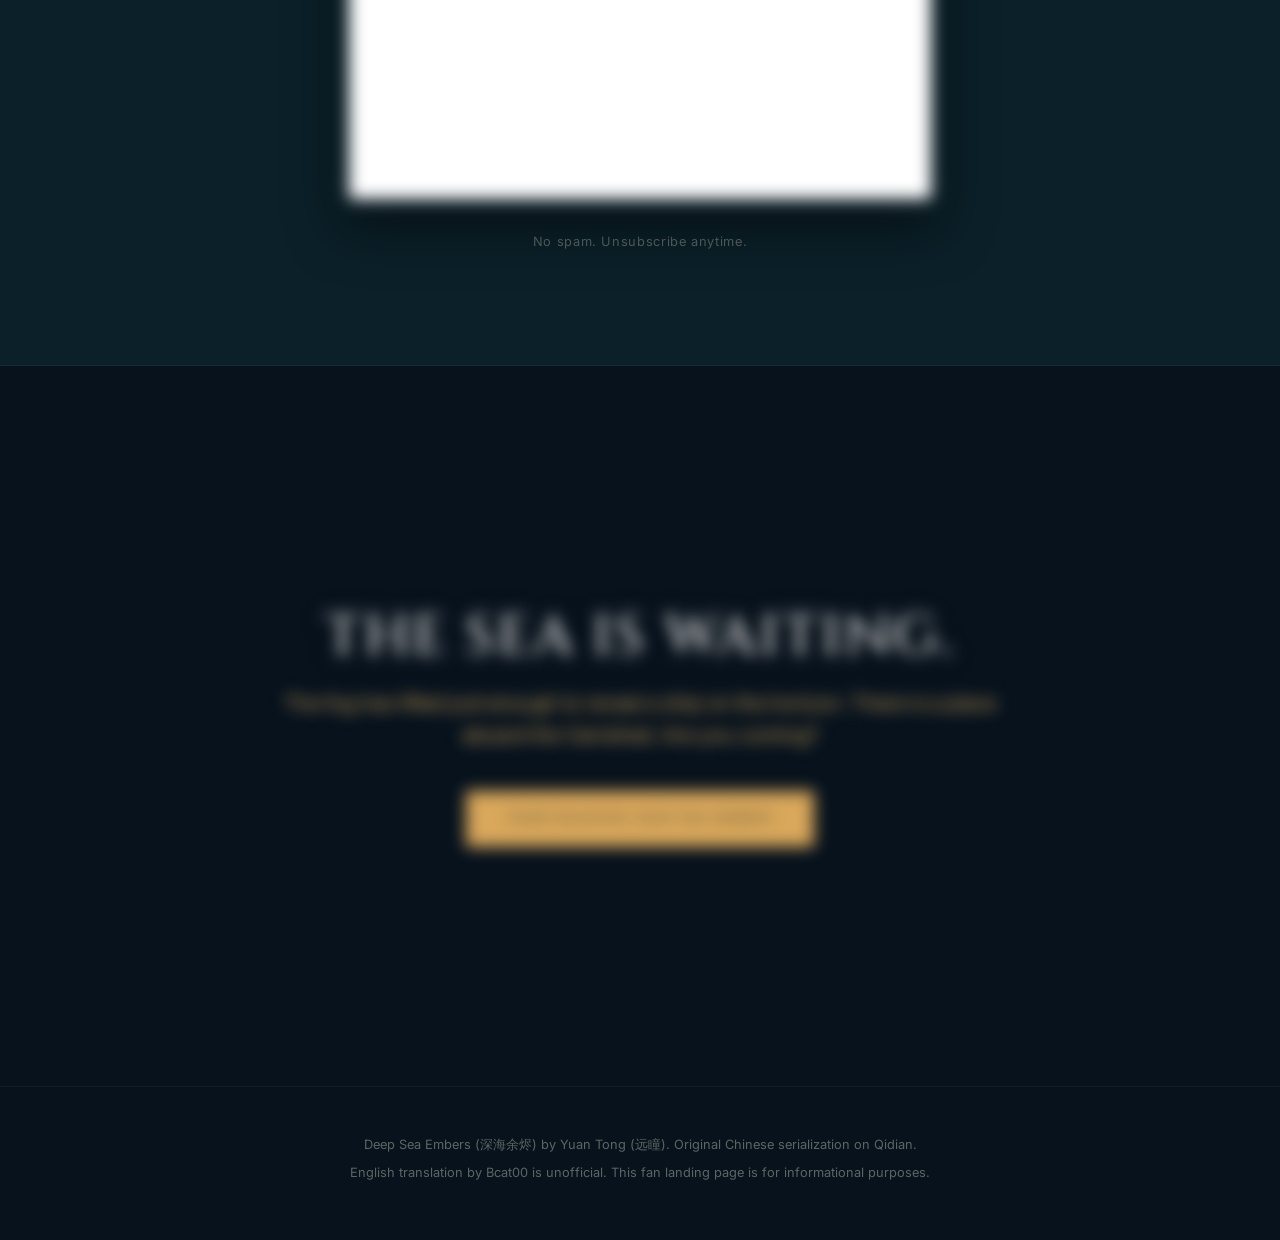
==== commit ff81acb8: "Add files via upload" ====
--- a/projects/deep-sea/index.html
+++ b/projects/deep-sea/index.html
@@ -3,15 +3,30 @@
 <head>
     <meta charset="UTF-8">
     <meta name="viewport" content="width=device-width, initial-scale=1.0">
+    
     <title>Deep Sea Embers | The World Has Disappeared. The Sea Remains.</title>
     <meta name="description" content="A strange fog has swallowed the old world. One man awakens to a new identity, a legendary ghost ship, and an ocean hiding things humanity was never meant to discover.">
     <meta property="og:title" content="Deep Sea Embers">
     <meta property="og:description" content="He is the captain now. The problem is, he has no idea how to sail the ship.">
     <meta property="og:image" content="https://qidian.qpic.cn/qidian_common/349573/9033ae59bace4b56404efd18edc282ae/0">
-    <meta property="og:type" content="website">
+    <meta property="og:type" content="book">
+    
+    <script type="application/ld+json">
+    {
+      "@context": "https://schema.org",
+      "@type": "Book",
+      "name": "Deep Sea Embers",
+      "author": { "@type": "Person", "name": "Yuan Tong" },
+      "bookFormat": "https://schema.org/EBook",
+      "inLanguage": "en",
+      "description": "A strange fog has swallowed the old world. One man awakens to a new identity, a legendary ghost ship, and an ocean hiding things humanity was never meant to discover."
+    }
+    </script>
+
     <link rel="preconnect" href="https://fonts.googleapis.com">
     <link rel="preconnect" href="https://fonts.gstatic.com" crossorigin>
     <link href="https://fonts.googleapis.com/css2?family=Cinzel:wght@500;700&family=Inter:wght@300;400;500&display=swap" rel="stylesheet">
+
     <style>
         :root {
             --midnight: #07121D;
@@ -22,227 +37,193 @@
             --lantern: #D9A85B;
             --font-display: 'Cinzel', serif;
             --font-sans: 'Inter', sans-serif;
-            --transition: 0.3s ease;
-        }
+            --ease-lens: cubic-bezier(0.2, 0.9, 0.1, 1);
+        }
+
         * { margin: 0; padding: 0; box-sizing: border-box; }
-        html { scroll-behavior: smooth; }
+        html { scroll-behavior: smooth; scrollbar-color: var(--emerald) var(--midnight); }
         body {
-            background-color: var(--midnight);
-            color: var(--fog);
-            font-family: var(--font-sans);
-            line-height: 1.6;
-            overflow-x: hidden;
-            -webkit-font-smoothing: antialiased;
+            background-color: var(--midnight); color: var(--fog);
+            font-family: var(--font-sans); line-height: 1.6;
+            overflow-x: hidden; -webkit-font-smoothing: antialiased;
         }
         ::selection { background: var(--emerald); color: var(--midnight); }
-        h1, h2, h3 { font-family: var(--font-display); font-weight: 500; letter-spacing: 0.05em; text-transform: uppercase; }
+
+        .skip-link {
+            position: absolute; top: -50px; left: 0;
+            background: var(--lantern); color: var(--midnight);
+            padding: 1rem; z-index: 9999; transition: top 0.3s;
+            font-weight: 500; text-decoration: none;
+        }
+        .skip-link:focus { top: 0; }
+
+        h1, h2, h3 { font-family: var(--font-display); font-weight: 500; letter-spacing: 0.05em; text-transform: uppercase; line-height: 1.2; }
         .container { width: 100%; max-width: 1100px; margin: 0 auto; padding: 0 1.5rem; }
-        .section-padding { padding: 6rem 0; }
-        .section-title { font-size: 2rem; margin-bottom: 1.5rem; line-height: 1.2; }
+        .section-padding { padding: 7rem 0; }
+        .section-title { font-size: 2.2rem; margin-bottom: 1.5rem; }
         .section-title span { display: block; font-family: var(--font-sans); font-size: 0.75rem; letter-spacing: 0.2em; text-transform: uppercase; color: var(--emerald); margin-bottom: 0.5rem; font-weight: 400; }
+
         .btn {
-            display: inline-block; padding: 0.9rem 2.2rem; font-family: var(--font-display);
-            font-size: 0.8rem; letter-spacing: 0.1em; text-transform: uppercase;
+            display: inline-flex; align-items: center; justify-content: center;
+            padding: 1rem 2.5rem; font-family: var(--font-display);
+            font-size: 0.85rem; letter-spacing: 0.1em; text-transform: uppercase;
             text-decoration: none; color: var(--midnight); background: var(--lantern);
-            border: 1px solid var(--lantern); transition: var(--transition); cursor: pointer;
-        }
-        .btn:hover { background: transparent; color: var(--lantern); }
-        .btn-outline { background: transparent; color: var(--fog); border-color: var(--fog); }
+            border: 1px solid var(--lantern); transition: all 0.3s ease; cursor: pointer;
+        }
+        .btn:hover { background: transparent; color: var(--lantern); box-shadow: 0 0 20px rgba(217, 168, 91, 0.15); }
+        .btn-outline { background: transparent; color: var(--fog); border-color: rgba(198, 208, 204, 0.4); }
         .btn-outline:hover { border-color: var(--lantern); color: var(--lantern); }
 
-        /* NAVIGATION */
-        nav {
-            position: fixed; top: 0; left: 0; width: 100%; padding: 1.2rem 0; z-index: 1000;
-            transition: background 0.3s;
-        }
-        nav.scrolled { background: rgba(7, 18, 29, 0.95); backdrop-filter: blur(8px); border-bottom: 1px solid rgba(198, 208, 204, 0.08); }
+        nav { position: fixed; top: 0; left: 0; width: 100%; padding: 1.5rem 0; z-index: 1000; transition: all 0.4s ease; }
+        nav.scrolled { background: rgba(7, 18, 29, 0.85); backdrop-filter: blur(12px); -webkit-backdrop-filter: blur(12px); padding: 1rem 0; border-bottom: 1px solid rgba(198, 208, 204, 0.08); }
         .nav-container { display: flex; justify-content: space-between; align-items: center; }
-        .logo { font-family: var(--font-display); font-size: 1rem; color: var(--fog); text-decoration: none; letter-spacing: 0.1em; }
+        .logo { font-family: var(--font-display); font-size: 1.1rem; color: var(--fog); text-decoration: none; letter-spacing: 0.1em; z-index: 1001; }
         .logo span { color: var(--emerald); }
-        .nav-links { display: flex; gap: 1.5rem; list-style: none; align-items: center; }
-        .nav-links a { color: var(--fog); text-decoration: none; font-size: 0.8rem; text-transform: uppercase; letter-spacing: 0.05em; opacity: 0.7; transition: var(--transition); }
-        .nav-links a:hover { opacity: 1; color: var(--lantern); }
+        .nav-links { display: flex; gap: 2rem; list-style: none; align-items: center; }
+        .nav-links a:not(.btn) { color: var(--fog); text-decoration: none; font-size: 0.8rem; text-transform: uppercase; letter-spacing: 0.05em; opacity: 0.7; transition: opacity 0.3s, color 0.3s; }
+        .nav-links a:not(.btn):hover { opacity: 1; color: var(--lantern); }
         .mobile-menu-btn { display: none; background: none; border: none; color: var(--fog); font-size: 1.5rem; cursor: pointer; z-index: 1001; }
 
-        /* HERO */
-        .hero {
-            height: 100vh; min-height: 600px; position: relative; display: flex;
-            align-items: center; justify-content: center; text-align: center; overflow: hidden;
-        }
-        .hero-bg {
+        /* HERO — heavier initial blur */
+        .hero { height: 100vh; min-height: 600px; position: relative; display: flex; align-items: center; justify-content: center; text-align: center; overflow: hidden; }
+        .hero-video {
             position: absolute; top: 0; left: 0; width: 100%; height: 100%;
-            background: url('https://res.cloudinary.com/jerrick/image/upload/v1732880577/6749a8c190abc5001d8e316e.webp') center/cover no-repeat;
-            z-index: 1;
-        }
-        .hero-overlay {
-            position: absolute; top: 0; left: 0; width: 100%; height: 100%;
-            background: linear-gradient(to bottom, rgba(7,18,29,0.5) 0%, rgba(7,18,29,0.7) 60%, var(--midnight) 100%);
-            z-index: 2;
-        }
+            object-fit: cover; z-index: 1;
+            filter: brightness(0.3) saturate(0.7) blur(8px); /* deeper initial blur */
+            opacity: 0;
+            transition: opacity 1.5s ease, filter 1.2s var(--ease-lens);
+        }
+        .hero-video.is-loaded { opacity: 1; }
+        .hero-overlay { position: absolute; top: 0; left: 0; width: 100%; height: 100%; background: linear-gradient(to bottom, rgba(7,18,29,0.3) 0%, rgba(7,18,29,0.7) 60%, var(--midnight) 100%); z-index: 2; }
         .hero-content { position: relative; z-index: 3; max-width: 800px; padding: 0 1.5rem; }
-        .hero h1 { font-size: 3rem; line-height: 1.15; margin-bottom: 1rem; color: #fff; text-shadow: 0 4px 15px rgba(0,0,0,0.6); }
-        .hero h1 span { display: block; font-family: var(--font-sans); font-size: 1rem; font-weight: 300; letter-spacing: 0.3em; text-transform: uppercase; color: var(--lantern); margin-top: 1rem; }
-        .hero p { font-size: 1.1rem; margin-bottom: 2.5rem; color: var(--fog); max-width: 600px; margin-left: auto; margin-right: auto; text-shadow: 0 2px 8px rgba(0,0,0,0.6); }
+        .hero h1 { font-size: clamp(2rem, 5vw, 3.5rem); color: #fff; text-shadow: 0 4px 20px rgba(0,0,0,0.8); margin-bottom: 1rem; }
+        .hero h1 span { display: block; font-family: var(--font-sans); font-size: clamp(0.8rem, 2vw, 1rem); font-weight: 300; letter-spacing: 0.3em; text-transform: uppercase; color: var(--lantern); margin-top: 1.5rem; }
+        .hero p { font-size: clamp(1rem, 2vw, 1.15rem); color: var(--fog); max-width: 600px; margin: 0 auto 2.5rem; text-shadow: 0 2px 10px rgba(0,0,0,0.8); }
         .hero-cta { display: flex; gap: 1rem; justify-content: center; }
 
-        /* BOOK COVER */
-        .cover-showcase {
-            display: flex; justify-content: center;
-            margin-top: -4rem; position: relative; z-index: 10; padding: 0 1.5rem;
-        }
-        .cover-showcase img {
-            max-width: 220px; width: 100%; border-radius: 4px;
-            box-shadow: 0 15px 40px rgba(0,0,0,0.8), 0 0 20px rgba(78, 146, 127, 0.2);
-            border: 1px solid rgba(217, 168, 91, 0.3);
-        }
-
-        /* SECTIONS */
-        .split-layout { display: grid; grid-template-columns: 1fr 1fr; gap: 3rem; align-items: center; }
-        .split-text p { margin-bottom: 1rem; font-size: 1rem; color: #9aa7a2; }
-        .split-text .quote { font-family: var(--font-display); font-size: 1.2rem; color: var(--lantern); font-style: italic; margin-top: 1.5rem; }
-        .split-image { height: 400px; overflow: hidden; border-radius: 4px; border: 1px solid rgba(198, 208, 204, 0.1); }
-        .split-image img { width: 100%; height: 100%; object-fit: cover; filter: brightness(0.7); transition: transform 0.6s ease; }
-        .split-image:hover img { transform: scale(1.03); }
-
-        .ship-section { background: var(--charcoal); position: relative; }
-        .ship-content { max-width: 600px; }
-        .ship-content p { margin-bottom: 1rem; color: #9aa7a2; }
-
-        .world-grid { display: grid; grid-template-columns: repeat(3, 1fr); gap: 1.5rem; margin-top: 2rem; }
-        .world-card { padding: 1.8rem; background: rgba(11, 32, 41, 0.4); border: 1px solid rgba(78, 146, 127, 0.15); transition: var(--transition); }
-        .world-card:hover { background: rgba(11, 32, 41, 0.7); border-color: rgba(78, 146, 127, 0.4); }
-        .world-card h3 { font-size: 1rem; color: var(--emerald); margin-bottom: 0.6rem; font-family: var(--font-sans); letter-spacing: 0.05em; }
-        .world-card p { font-size: 0.9rem; color: #889490; }
-
-        .character-grid { display: grid; grid-template-columns: 1fr 1fr; gap: 1.5rem; margin-top: 2rem; }
-        .char-card { padding: 1.8rem; background: rgba(16, 23, 25, 0.5); border: 1px solid rgba(198, 208, 204, 0.05); }
-        .char-card h3 { font-size: 1.2rem; color: var(--lantern); margin-bottom: 0.3rem; font-family: var(--font-sans); text-transform: none; letter-spacing: normal; }
-        .char-role { font-size: 0.7rem; text-transform: uppercase; letter-spacing: 0.1em; color: var(--emerald); margin-bottom: 0.8rem; display: block; }
-        .char-card p { font-size: 0.9rem; color: #889490; }
-
-        .mystery-list { max-width: 700px; margin: 2rem auto 0; text-align: left; }
-        .mystery-item { padding: 1rem 0; border-bottom: 1px solid rgba(198, 208, 204, 0.08); font-size: 1.1rem; color: var(--fog); display: flex; align-items: center; gap: 0.8rem; }
-        .mystery-item::before { content: '?'; color: var(--emerald); font-family: var(--font-display); opacity: 0.6; }
-
-        .for-you-section { text-align: center; }
-        .for-you-section p { max-width: 650px; margin: 0 auto 2rem; font-size: 1rem; color: #9aa7a2; }
-        .tag-cloud { display: flex; flex-wrap: wrap; justify-content: center; gap: 0.8rem; }
-        .tag { padding: 0.4rem 1.2rem; border: 1px solid rgba(78, 146, 127, 0.3); border-radius: 50px; font-size: 0.8rem; color: var(--emerald); }
-
-        /* AUTHOR */
-        .author-layout { display: grid; grid-template-columns: 220px 1fr; gap: 3rem; align-items: center; }
-        .author-image { width: 100%; aspect-ratio: 1; border-radius: 50%; overflow: hidden; border: 2px solid var(--emerald); padding: 4px; }
-        .author-image img { width: 100%; height: 100%; object-fit: cover; border-radius: 50%; filter: grayscale(15%); }
-        .author-text h3 { font-size: 1.8rem; margin-bottom: 0.2rem; }
-        .author-text .chinese-name { font-size: 1rem; color: var(--emerald); margin-bottom: 1rem; display: block; }
-        .author-text p { margin-bottom: 1rem; color: #9aa7a2; font-size: 0.95rem; }
-        .works-list { list-style: none; display: grid; grid-template-columns: 1fr 1fr; gap: 0.5rem; }
-        .works-list li { font-size: 0.85rem; color: var(--fog); padding-left: 1rem; position: relative; }
+        /* RACK FOCUS (B2F) — heavier blur values */
+        .rack-focus {
+            opacity: 0; transform: translateY(30px) scale(0.98);
+            filter: blur(14px); /* heavier media blur */
+            transition: opacity 1.2s ease, transform 1.2s var(--ease-lens), filter 1.2s var(--ease-lens);
+            will-change: opacity, transform, filter;
+        }
+        .rack-focus-text {
+            opacity: 0; transform: translateY(20px);
+            filter: blur(8px); /* text still readable sooner */
+            transition: opacity 1s ease, transform 1s var(--ease-lens), filter 1s var(--ease-lens);
+        }
+        .rack-focus.active, .rack-focus-text.active { opacity: 1; transform: translateY(0) scale(1); filter: blur(0); }
+        .rack-focus.exiting, .rack-focus-text.exiting { opacity: 0; filter: blur(8px); transform: translateY(-15px) scale(0.99); }
+        .delay-1 { transition-delay: 0.1s; }
+        .delay-2 { transition-delay: 0.2s; }
+
+        .cover-showcase { display: flex; justify-content: center; margin-top: -5rem; position: relative; z-index: 10; padding: 0 1.5rem; }
+        .cover-showcase img { max-width: 240px; width: 100%; height: auto; aspect-ratio: 3/4; border-radius: 4px; box-shadow: 0 20px 50px rgba(0,0,0,0.9), 0 0 30px rgba(78, 146, 127, 0.15); border: 1px solid rgba(217, 168, 91, 0.3); transition: transform 0.5s ease; }
+        .cover-showcase img:hover { transform: scale(1.02) translateY(-5px); }
+
+        .split-layout { display: grid; grid-template-columns: 1fr 1fr; gap: 4rem; align-items: center; }
+        .split-text p { margin-bottom: 1.2rem; font-size: 1.05rem; color: #9aa7a2; }
+        .split-text .quote { font-family: var(--font-display); font-size: 1.3rem; color: var(--lantern); font-style: italic; margin-top: 2rem; padding-left: 1rem; border-left: 2px solid var(--emerald); }
+        .split-image { height: 450px; overflow: hidden; border-radius: 4px; border: 1px solid rgba(198, 208, 204, 0.1); }
+        .split-image img { width: 100%; height: 100%; object-fit: cover; filter: brightness(0.6) contrast(1.1); transition: transform 0.8s ease, filter 0.8s ease; }
+        .split-image:hover img { transform: scale(1.03); filter: brightness(0.8) contrast(1.1); }
+
+        .world-grid { display: grid; grid-template-columns: repeat(3, 1fr); gap: 1.5rem; margin-top: 3rem; }
+        .world-card { padding: 2rem; background: rgba(11, 32, 41, 0.4); border: 1px solid rgba(78, 146, 127, 0.15); transition: all 0.4s ease; border-radius: 4px; }
+        .world-card:hover { background: rgba(11, 32, 41, 0.8); border-color: rgba(78, 146, 127, 0.5); transform: translateY(-5px); box-shadow: 0 10px 30px rgba(0,0,0,0.3); }
+        .world-card h3 { font-size: 1.1rem; color: var(--emerald); margin-bottom: 0.8rem; font-family: var(--font-sans); }
+        .world-card p { font-size: 0.95rem; color: #889490; }
+
+        .character-grid { display: grid; grid-template-columns: 1fr 1fr; gap: 1.5rem; margin-top: 3rem; }
+        .char-card { padding: 2rem; background: rgba(16, 23, 25, 0.6); border: 1px solid rgba(198, 208, 204, 0.05); border-radius: 4px; transition: all 0.4s ease; }
+        .char-card:hover { border-color: rgba(217, 168, 91, 0.4); transform: translateY(-3px); }
+        .char-card h3 { font-size: 1.3rem; color: var(--lantern); margin-bottom: 0.4rem; font-family: var(--font-sans); text-transform: none; letter-spacing: normal; }
+        .char-role { font-size: 0.75rem; text-transform: uppercase; letter-spacing: 0.1em; color: var(--emerald); margin-bottom: 1rem; display: block; font-weight: 500; }
+        .char-card p { font-size: 0.95rem; color: #889490; }
+
+        .mystery-list { max-width: 700px; margin: 3rem auto 0; text-align: left; }
+        .mystery-item { padding: 1.2rem 0; border-bottom: 1px solid rgba(198, 208, 204, 0.08); font-size: 1.15rem; color: var(--fog); display: flex; align-items: center; gap: 1rem; transition: color 0.3s; }
+        .mystery-item:hover { color: var(--lantern); }
+        .mystery-item::before { content: '?'; color: var(--emerald); font-family: var(--font-display); opacity: 0.8; font-size: 1.2rem; }
+
+        .tag-cloud { display: flex; flex-wrap: wrap; justify-content: center; gap: 1rem; margin-top: 2rem; }
+        .tag { padding: 0.5rem 1.5rem; border: 1px solid rgba(78, 146, 127, 0.3); border-radius: 50px; font-size: 0.85rem; color: var(--emerald); transition: all 0.3s ease; }
+        .tag:hover { background: rgba(78, 146, 127, 0.1); border-color: var(--emerald); }
+
+        .author-layout { display: grid; grid-template-columns: 250px 1fr; gap: 4rem; align-items: center; }
+        .author-image { width: 100%; aspect-ratio: 1; border-radius: 50%; overflow: hidden; border: 2px solid var(--emerald); padding: 6px; box-shadow: 0 10px 30px rgba(0,0,0,0.5); }
+        .author-image img { width: 100%; height: 100%; object-fit: cover; border-radius: 50%; filter: grayscale(20%) contrast(1.1); }
+        .author-text h3 { font-size: 2rem; margin-bottom: 0.2rem; }
+        .author-text .chinese-name { font-size: 1.1rem; color: var(--emerald); margin-bottom: 1.5rem; display: block; }
+        .author-text p { margin-bottom: 1.5rem; color: #9aa7a2; font-size: 1rem; line-height: 1.7; }
+        .works-list { list-style: none; display: grid; grid-template-columns: 1fr 1fr; gap: 0.8rem; }
+        .works-list li { font-size: 0.9rem; color: var(--fog); padding-left: 1.2rem; position: relative; }
         .works-list li::before { content: '—'; position: absolute; left: 0; color: var(--lantern); }
 
-        /* NEWSLETTER / BREVO FORM SECTION */
-        .signup-section {
-            background: var(--deep-ocean);
-            text-align: center;
-            position: relative;
-            border-top: 1px solid rgba(198, 208, 204, 0.06);
-            border-bottom: 1px solid rgba(198, 208, 204, 0.06);
-        }
-        .signup-section .section-title { margin-bottom: 0.75rem; }
-        .signup-sub {
-            max-width: 520px;
-            margin: 0 auto 2.5rem;
-            color: #9aa7a2;
-            font-size: 0.98rem;
-        }
-        .signup-wrapper {
-            max-width: 560px;
-            margin: 0 auto;
-            background: rgba(7, 18, 29, 0.5);
-            border: 1px solid rgba(78, 146, 127, 0.25);
-            border-radius: 6px;
-            padding: 0.5rem;
-            box-shadow: 0 15px 40px rgba(0,0,0,0.4);
-            overflow: hidden;
-        }
-        .signup-wrapper iframe {
-            display: block;
-            width: 100%;
-            border: none;
-            border-radius: 4px;
-            background: #ffffff;
-        }
-        .signup-privacy {
-            margin-top: 1.25rem;
-            font-size: 0.75rem;
-            letter-spacing: 0.05em;
-            color: #5a6662;
-        }
-
-        /* FINAL CTA with Footer Video */
-        .final-cta {
-            height: 80vh; min-height: 500px; position: relative;
-            display: flex; align-items: center; justify-content: center;
-            text-align: center; overflow: hidden;
-        }
+        .signup-section { background: var(--deep-ocean); text-align: center; position: relative; border-top: 1px solid rgba(198, 208, 204, 0.06); border-bottom: 1px solid rgba(198, 208, 204, 0.06); }
+        .signup-sub { max-width: 520px; margin: 0 auto 2.5rem; color: #9aa7a2; font-size: 1.05rem; }
+        .signup-wrapper { max-width: 600px; margin: 0 auto; background: rgba(7, 18, 29, 0.6); border: 1px solid rgba(78, 146, 127, 0.3); border-radius: 8px; padding: 0.5rem; box-shadow: 0 20px 50px rgba(0,0,0,0.5); overflow: hidden; }
+        .iframe-container { position: relative; width: 100%; min-height: 520px; }
+        .iframe-container iframe { position: absolute; top: 0; left: 0; width: 100%; height: 100%; border: none; border-radius: 4px; background: #fff; }
+        .signup-privacy { margin-top: 1.5rem; font-size: 0.8rem; letter-spacing: 0.05em; color: #5a6662; }
+
+        /* FINAL CTA — heavier initial blur */
+        .final-cta { height: 80vh; min-height: 550px; position: relative; display: flex; align-items: center; justify-content: center; text-align: center; overflow: hidden; }
         .final-video {
             position: absolute; top: 0; left: 0; width: 100%; height: 100%;
-            object-fit: cover; z-index: 1; filter: brightness(0.4) saturate(0.8);
-        }
-        .final-overlay {
-            position: absolute; top: 0; left: 0; width: 100%; height: 100%;
-            background: radial-gradient(circle at center, rgba(7,18,29,0.2) 0%, var(--midnight) 90%);
-            z-index: 2;
-        }
-        .final-content { position: relative; z-index: 3; padding: 0 1.5rem; }
-        .final-cta h2 { font-size: 3rem; margin-bottom: 1rem; color: #fff; text-shadow: 0 4px 15px rgba(0,0,0,0.8); }
-        .final-cta p { font-size: 1.2rem; color: var(--lantern); margin-bottom: 2rem; max-width: 500px; margin-left: auto; margin-right: auto; }
-
-        footer { padding: 2rem 0; background: var(--midnight); border-top: 1px solid rgba(198, 208, 204, 0.05); text-align: center; font-size: 0.75rem; color: #5a6662; }
-        footer p { margin-bottom: 0.3rem; }
-
-        .reveal { opacity: 0; transform: translateY(25px); transition: opacity 0.7s ease, transform 0.7s ease; }
-        .reveal.active { opacity: 1; transform: translateY(0); }
+            object-fit: cover; z-index: 1;
+            filter: brightness(0.25) saturate(0.6) blur(6px); /* deeper initial blur */
+            opacity: 0;
+            transition: opacity 1.5s ease, filter 1.2s var(--ease-lens);
+        }
+        .final-video.is-loaded { opacity: 1; }
+        .final-overlay { position: absolute; top: 0; left: 0; width: 100%; height: 100%; background: radial-gradient(circle at center, rgba(7,18,29,0.2) 0%, var(--midnight) 90%); z-index: 2; }
+        .final-content { position: relative; z-index: 3; padding: 0 1.5rem; max-width: 800px; }
+        .final-cta h2 { font-size: clamp(2rem, 5vw, 3.5rem); margin-bottom: 1rem; color: #fff; text-shadow: 0 4px 20px rgba(0,0,0,0.8); }
+        .final-cta p { font-size: clamp(1rem, 2vw, 1.25rem); color: var(--lantern); margin-bottom: 2.5rem; margin-left: auto; margin-right: auto; }
+
+        footer { padding: 3rem 0; background: var(--midnight); border-top: 1px solid rgba(198, 208, 204, 0.05); text-align: center; font-size: 0.8rem; color: #5a6662; }
+        footer p { margin-bottom: 0.5rem; }
 
         @media (max-width: 900px) {
-            .hero h1 { font-size: 2.2rem; }
             .split-layout { grid-template-columns: 1fr; gap: 2rem; }
-            .split-image { height: 300px; }
+            .split-image { height: 350px; }
             .world-grid { grid-template-columns: 1fr 1fr; }
             .character-grid { grid-template-columns: 1fr; }
-            .author-layout { grid-template-columns: 1fr; text-align: center; }
-            .author-image { max-width: 200px; margin: 0 auto; }
-            .works-list { text-align: left; }
-        }
-        @media (max-width: 640px) {
-            .nav-links { position: fixed; top: 0; right: -100%; width: 100%; height: 100vh; background: rgba(7,18,29,0.98); flex-direction: column; justify-content: center; align-items: center; transition: right 0.3s; }
+            .author-layout { grid-template-columns: 1fr; text-align: center; gap: 2rem; }
+            .author-image { max-width: 220px; margin: 0 auto; }
+            .works-list { text-align: left; justify-content: center; max-width: 400px; margin: 0 auto; }
+        }
+        @media (max-width: 768px) {
+            .nav-links { position: fixed; top: 0; right: -100%; width: 100%; height: 100vh; background: rgba(7,18,29,0.98); backdrop-filter: blur(10px); flex-direction: column; justify-content: center; gap: 2rem; transition: right 0.4s var(--ease-lens); }
             .nav-links.active { right: 0; }
-            .nav-links a { font-size: 1.1rem; }
+            .nav-links a:not(.btn) { font-size: 1.2rem; }
             .mobile-menu-btn { display: block; }
-            .hero h1 { font-size: 1.8rem; }
             .hero-cta { flex-direction: column; }
-            .btn { width: 100%; text-align: center; }
+            .btn { width: 100%; }
             .world-grid { grid-template-columns: 1fr; }
-            .section-title { font-size: 1.6rem; }
-            .final-cta h2 { font-size: 2rem; }
-            .cover-showcase { margin-top: -2rem; }
-            .cover-showcase img { max-width: 160px; }
-            .signup-wrapper iframe { height: 480px; }
+            .cover-showcase { margin-top: -3rem; }
+            .cover-showcase img { max-width: 180px; }
+            .iframe-container { min-height: 650px; }
         }
         @media (prefers-reduced-motion: reduce) {
-            .reveal { transition: none; opacity: 1; transform: none; }
+            .rack-focus, .rack-focus-text { transition: none; opacity: 1; transform: none; filter: none; }
             html { scroll-behavior: auto; }
-            .final-video { display: none; }
+            .hero-video, .final-video { display: none; }
+            .hero { background: url('https://res.cloudinary.com/jerrick/image/upload/v1732880577/6749a8c190abc5001d8e316e.webp') center/cover no-repeat; }
             .final-cta { background: url('https://res.cloudinary.com/jerrick/image/upload/v1732880577/6749a8c190abc5001d8e316e.webp') center/cover no-repeat; }
         }
     </style>
 </head>
 <body>
 
+    <a href="#main-content" class="skip-link">Skip to content</a>
+
     <nav id="navbar">
         <div class="container nav-container">
-            <a href="#" class="logo">DEEP SEA <span>EMBERS</span></a>
-            <button class="mobile-menu-btn" id="mobileMenuBtn" aria-label="Menu">☰</button>
+            <a href="#" class="logo" aria-label="Deep Sea Embers Home">DEEP SEA <span>EMBERS</span></a>
+            <button class="mobile-menu-btn" id="mobileMenuBtn" aria-label="Toggle navigation menu" aria-expanded="false">☰</button>
             <ul class="nav-links" id="navLinks">
                 <li><a href="#the-fog">The Fog</a></li>
                 <li><a href="#the-vanished">The Vanished</a></li>
@@ -250,161 +231,164 @@
                 <li><a href="#characters">Characters</a></li>
                 <li><a href="#author">Author</a></li>
                 <li><a href="#newsletter">Subscribe</a></li>
-                <li><a href="https://www.qidian.com/book/1034360760/" target="_blank" rel="noopener" class="btn btn-outline" style="padding: 0.4rem 0.8rem; font-size: 0.7rem;">Read</a></li>
+                <li><a href="https://www.qidian.com/book/1034360760/" target="_blank" rel="noopener" class="btn btn-outline" style="padding: 0.5rem 1rem; font-size: 0.75rem;">Read</a></li>
             </ul>
         </div>
     </nav>
 
-    <!-- HERO -->
-    <header class="hero">
-        <div class="hero-bg"></div>
-        <div class="hero-overlay"></div>
-        <div class="hero-content">
-            <h1>THE WORLD HAS DISAPPEARED.<br>THE SEA REMAINS.<span>Deep Sea Embers</span></h1>
-            <p>A strange fog has swallowed the old world. One man awakens to a new identity, a legendary ghost ship, and an ocean hiding things humanity was never meant to discover.</p>
-            <div class="hero-cta">
-                <a href="https://www.qidian.com/book/1034360760/" target="_blank" rel="noopener" class="btn">Start Reading</a>
-                <a href="#newsletter" class="btn btn-outline">Get Updates</a>
-            </div>
+    <main id="main-content">
+        
+        <!-- HERO — Ghost ship in rough seas -->
+        <header class="hero">
+            <video class="hero-video" autoplay muted loop playsinline preload="none" data-src="https://videos.pexels.com/video-files/39803595/39803595-hd_1920_1080_30fps.mp4" poster="https://res.cloudinary.com/jerrick/image/upload/v1732880577/6749a8c190abc5001d8e316e.webp" aria-hidden="true">
+            </video>
+            <div class="hero-overlay"></div>
+            <div class="hero-content">
+                <h1 class="rack-focus-text">THE WORLD HAS DISAPPEARED.<br>THE SEA REMAINS.<span>Deep Sea Embers</span></h1>
+                <p class="rack-focus-text delay-1">A strange fog has swallowed the old world. One man awakens to a new identity, a legendary ghost ship, and an ocean hiding things humanity was never meant to discover.</p>
+                <div class="hero-cta rack-focus-text delay-2">
+                    <a href="https://www.qidian.com/book/1034360760/" target="_blank" rel="noopener" class="btn">Start Reading</a>
+                    <a href="#newsletter" class="btn btn-outline">Get Updates</a>
+                </div>
+            </div>
+        </header>
+
+        <div class="cover-showcase rack-focus">
+            <img src="https://qidian.qpic.cn/qidian_common/349573/9033ae59bace4b56404efd18edc282ae/0" alt="Deep Sea Embers Official Book Cover" width="240" height="320" fetchpriority="high">
         </div>
-    </header>
-
-    <!-- BOOK COVER -->
-    <div class="cover-showcase reveal">
-        <img src="https://qidian.qpic.cn/qidian_common/349573/9033ae59bace4b56404efd18edc282ae/0" alt="Deep Sea Embers Official Book Cover">
-    </div>
-
-    <section id="the-fog" class="section-padding" style="background: linear-gradient(to bottom, var(--midnight), var(--deep-ocean));">
-        <div class="container">
-            <div class="split-layout">
-                <div class="split-text reveal">
-                    <div class="section-title"><span>Chapter One</span>IT STARTED WITH A FOG.</div>
-                    <p>Zhou Ming was an ordinary middle-school teacher. His life was quiet, predictable, and confined within the walls of his apartment. Then came the day the fog blocked everything.</p>
-                    <p>It was not a weather event. It was a boundary. When he stepped through a mysterious door, the familiar world dissolved, and he found himself connected to an identity that did not belong to him: Duncan Abnomar, the legendary captain of a ghost ship.</p>
-                    <p class="quote">"Who knows how to steer this ship?!"</p>
-                </div>
-                <div class="split-image reveal">
-                    <img src="https://images.unsplash.com/photo-1518709268805-4e9042af9f23?q=80&w=800&auto=format&fit=crop" alt="Dark misty ocean at night" loading="lazy">
-                </div>
-            </div>
-        </div>
-    </section>
-
-    <section id="the-vanished" class="section-padding ship-section">
-        <div class="container">
-            <div class="ship-content reveal">
-                <div class="section-title"><span>The Ghost Ship</span>A SHIP THAT SHOULD NOT EXIST.</div>
-                <p>The <em>Vanished</em> is more than a vessel. It is a legend, a curse, and a refuge. It sails through waters where the old order has vanished, where isolated island city-states and brave fleets challenge the endless, supernatural seas.</p>
-                <p>Beneath the deep sea, shadows from an older world are stirring, waiting to consume what remains. For the new captain, the ship is the starting point of a journey through a world full of strange people, supernatural events, and buried secrets.</p>
-                <p>He is the captain now. The problem is, he has no idea how to sail the ship.</p>
-            </div>
-        </div>
-    </section>
-
-    <section id="the-world" class="section-padding" style="background: var(--midnight);">
-        <div class="container">
-            <div class="section-title reveal"><span>The Setting</span>THE SEA HAS ITS OWN SECRETS.</div>
-            <div class="world-grid">
-                <div class="world-card reveal"><h3>Island City-States</h3><p>The last lights of civilization. Isolated, fortified, and clinging to existence amidst the boundless ocean.</p></div>
-                <div class="world-card reveal"><h3>The Spirit Realm</h3><p>A dimension intertwined with reality. A place where the rules of the living do not apply and ancient forces linger.</p></div>
-                <div class="world-card reveal"><h3>Ancient Forces</h3><p>Long before the fog, there were other gods and other civilizations. Their remnants are waiting in the deep.</p></div>
-                <div class="world-card reveal"><h3>Distorted History</h3><p>Memories can be altered. History can be rewritten. The past is not a reliable map for the future.</p></div>
-                <div class="world-card reveal"><h3>The Endless Fleets</h3><p>Those who refuse to be confined to islands. They challenge the ocean, seeking resources, knowledge, or salvation.</p></div>
-                <div class="world-card reveal"><h3>Mysteries Beneath</h3><p>The ocean is not simply a setting. It is the central mystery. Every voyage could reveal something extraordinary.</p></div>
-            </div>
-        </div>
-    </section>
-
-    <section id="characters" class="section-padding" style="background: linear-gradient(to bottom, var(--midnight), var(--deep-ocean));">
-        <div class="container">
-            <div class="section-title reveal"><span>The Crew</span>NOT EVERYONE ABOARD IS HUMAN.</div>
-            <div class="character-grid">
-                <div class="char-card reveal"><h3>Duncan Abnomar</h3><span class="char-role">The Captain</span><p>An ordinary man connected to the identity of a legendary ghost ship captain. His unfamiliarity with this world and the ship creates both mystery and occasional humour.</p></div>
-                <div class="char-card reveal"><h3>Alice</h3><span class="char-role">The Doll</span><p>A mysterious gothic doll associated with a supernatural coffin. Strange, unsettling, and utterly memorable. Her presence aboard the ship raises many questions.</p></div>
-                <div class="char-card reveal"><h3>Vanna</h3><span class="char-role">The Inquisitor</span><p>An investigator of supernatural disturbances. A significant figure in the world and its religious conflicts, she is a force to be reckoned with.</p></div>
-                <div class="char-card reveal"><h3>Nina</h3><span class="char-role">The Light</span><p>A young girl who calls Duncan "Uncle Duncan". She adds a more personal and human dimension to the story, grounding the cosmic horror in genuine emotion.</p></div>
-            </div>
-        </div>
-    </section>
-
-    <section class="section-padding" style="background: var(--charcoal);">
-        <div class="container" style="text-align: center;">
-            <div class="section-title reveal"><span>The Unknown</span>SOME MYSTERIES WERE NEVER MEANT TO BE FOUND.</div>
-            <div class="mystery-list">
-                <div class="mystery-item reveal">What happened to the old world?</div>
-                <div class="mystery-item reveal">Why does the sea contain so many impossible things?</div>
-                <div class="mystery-item reveal">What is the true history of the <em>Vanished</em>?</div>
-                <div class="mystery-item reveal">What is hiding beneath the ocean?</div>
-                <div class="mystery-item reveal">Can the past be trusted?</div>
-            </div>
-        </div>
-    </section>
-
-    <section class="section-padding for-you-section" style="background: var(--midnight);">
-        <div class="container">
-            <div class="section-title reveal">IS THIS YOUR KIND OF STORY?</div>
-            <p class="reveal">Deep Sea Embers combines supernatural mysteries, cosmic horror, nautical adventures, and expansive worldbuilding. It balances dark themes with a relatively light and humorous narrative style, making it a unique journey for readers who enjoy long-form Chinese web novels.</p>
-            <div class="tag-cloud reveal">
-                <span class="tag">Science Fantasy</span><span class="tag">Cosmic Horror</span><span class="tag">Ghost Ships</span><span class="tag">Nautical Fantasy</span><span class="tag">Psychological Mystery</span><span class="tag">Dark Fantasy</span><span class="tag">Worldbuilding</span><span class="tag">Humour</span>
-            </div>
-        </div>
-    </section>
-
-    <section id="author" class="section-padding" style="background: linear-gradient(to bottom, var(--midnight), var(--deep-ocean)); border-top: 1px solid rgba(198, 208, 204, 0.05);">
-        <div class="container">
-            <div class="author-layout">
-                <div class="author-image reveal">
-                    <img src="https://pbs.twimg.com/media/GpzzoGyWAAE4Fjh.jpg" alt="Yuan Tong Author Portrait" loading="lazy" style="object-position: top;">
-                </div>
-                <div class="author-text reveal">
-                    <div class="section-title" style="margin-bottom: 0.5rem;">A WORLD CREATED BY YUAN TONG</div>
-                    <h3>Yuan Tong</h3><span class="chinese-name">远瞳</span>
-                    <p>Yuan Tong is a Chinese web novelist and a Platinum Writer under China Literature. His writing is known for expansive fictional worlds, science-fiction and fantasy concepts, memorable characters, and a relatively light and humorous narrative style.</p>
-                    <ul class="works-list">
-                        <li>Sword of Dawnbreaker</li><li>The Record of Unusual Creatures</li><li>Xiling Empire</li><li>Deep Sea Embers</li>
-                    </ul>
-                </div>
-            </div>
-        </div>
-    </section>
-
-    <!-- NEWSLETTER / BREVO FORM -->
-    <section id="newsletter" class="section-padding signup-section">
-        <div class="container">
-            <div class="section-title reveal">
-                <span>Stay Close to the Unknown</span>
-                JOIN THE CREW
-            </div>
-            <p class="signup-sub reveal">Get updates, reading news, and more from the world of Deep Sea Embers.</p>
-            <div class="signup-wrapper reveal">
-                <iframe
-                    title="Deep Sea Embers newsletter signup"
-                    src="https://17c09ce5.sibforms.com/v2/serve/[base64]"
-                    width="100%"
-                    height="500"
-                    frameborder="0"
-                    scrolling="no"
-                    loading="lazy"
-                    allowfullscreen
-                    style="display:block; max-width:100%;"
-                ></iframe>
-            </div>
-            <p class="signup-privacy">No spam. Unsubscribe anytime.</p>
-        </div>
-    </section>
-
-    <!-- FINAL CTA -->
-    <section class="final-cta">
-        <video class="final-video" autoplay muted loop playsinline preload="auto" poster="https://res.cloudinary.com/jerrick/image/upload/v1732880577/6749a8c190abc5001d8e316e.webp">
-            <source src="https://videos.pexels.com/video-files/36048977/36048977-hd_1920_1080_60fps.mp4" type="video/mp4">
-        </video>
-        <div class="final-overlay"></div>
-        <div class="final-content reveal">
-            <h2>THE SEA IS WAITING.</h2>
-            <p>The fog has lifted just enough to reveal a ship on the horizon. There is a place aboard the Vanished. Are you coming?</p>
-            <a href="https://www.qidian.com/book/1034360760/" target="_blank" rel="noopener" class="btn">START READING DEEP SEA EMBERS</a>
-        </div>
-    </section>
+
+        <section id="the-fog" class="section-padding" style="background: linear-gradient(to bottom, var(--midnight), var(--deep-ocean));">
+            <div class="container">
+                <div class="split-layout">
+                    <div class="split-text rack-focus-text">
+                        <div class="section-title"><span>Chapter One</span>IT STARTED WITH A FOG.</div>
+                        <p>Zhou Ming was an ordinary middle-school teacher. His life was quiet, predictable, and confined within the walls of his apartment. Then came the day the fog blocked everything.</p>
+                        <p>It was not a weather event. It was a boundary. When he stepped through a mysterious door, the familiar world dissolved, and he found himself connected to an identity that did not belong to him: Duncan Abnomar, the legendary captain of a ghost ship.</p>
+                        <p class="quote">"Who knows how to steer this ship?!"</p>
+                    </div>
+                    <div class="split-image rack-focus delay-1">
+                        <img src="https://images.unsplash.com/photo-1518709268805-4e9042af9f23?q=80&w=800&auto=format&fit=crop" alt="Dark misty ocean at night" loading="lazy" width="600" height="450">
+                    </div>
+                </div>
+            </div>
+        </section>
+
+        <section id="the-vanished" class="section-padding" style="background: var(--charcoal);">
+            <div class="container">
+                <div class="ship-content rack-focus-text" style="max-width: 650px;">
+                    <div class="section-title"><span>The Ghost Ship</span>A SHIP THAT SHOULD NOT EXIST.</div>
+                    <p style="margin-bottom: 1.2rem; color: #9aa7a2; font-size: 1.05rem;">The <em>Vanished</em> is more than a vessel. It is a legend, a curse, and a refuge. It sails through waters where the old order has vanished, where isolated island city-states and brave fleets challenge the endless, supernatural seas.</p>
+                    <p style="margin-bottom: 1.2rem; color: #9aa7a2; font-size: 1.05rem;">Beneath the deep sea, shadows from an older world are stirring, waiting to consume what remains. For the new captain, the ship is the starting point of a journey through a world full of strange people, supernatural events, and buried secrets.</p>
+                    <p style="color: #9aa7a2; font-size: 1.05rem;">He is the captain now. The problem is, he has no idea how to sail the ship.</p>
+                </div>
+            </div>
+        </section>
+
+        <section id="the-world" class="section-padding" style="background: var(--midnight);">
+            <div class="container">
+                <div class="section-title rack-focus-text"><span>The Setting</span>THE SEA HAS ITS OWN SECRETS.</div>
+                <div class="world-grid">
+                    <div class="world-card rack-focus"><h3>Island City-States</h3><p>The last lights of civilization. Isolated, fortified, and clinging to existence amidst the boundless ocean.</p></div>
+                    <div class="world-card rack-focus delay-1"><h3>The Spirit Realm</h3><p>A dimension intertwined with reality. A place where the rules of the living do not apply and ancient forces linger.</p></div>
+                    <div class="world-card rack-focus delay-2"><h3>Ancient Forces</h3><p>Long before the fog, there were other gods and other civilizations. Their remnants are waiting in the deep.</p></div>
+                    <div class="world-card rack-focus"><h3>Distorted History</h3><p>Memories can be altered. History can be rewritten. The past is not a reliable map for the future.</p></div>
+                    <div class="world-card rack-focus delay-1"><h3>The Endless Fleets</h3><p>Those who refuse to be confined to islands. They challenge the ocean, seeking resources, knowledge, or salvation.</p></div>
+                    <div class="world-card rack-focus delay-2"><h3>Mysteries Beneath</h3><p>The ocean is not simply a setting. It is the central mystery. Every voyage could reveal something extraordinary.</p></div>
+                </div>
+            </div>
+        </section>
+
+        <section id="characters" class="section-padding" style="background: linear-gradient(to bottom, var(--midnight), var(--deep-ocean));">
+            <div class="container">
+                <div class="section-title rack-focus-text"><span>The Crew</span>NOT EVERYONE ABOARD IS HUMAN.</div>
+                <div class="character-grid">
+                    <div class="char-card rack-focus"><h3>Duncan Abnomar</h3><span class="char-role">The Captain</span><p>An ordinary man connected to the identity of a legendary ghost ship captain. His unfamiliarity with this world and the ship creates both mystery and occasional humour.</p></div>
+                    <div class="char-card rack-focus delay-1"><h3>Alice</h3><span class="char-role">The Doll</span><p>A mysterious gothic doll associated with a supernatural coffin. Strange, unsettling, and utterly memorable. Her presence aboard the ship raises many questions.</p></div>
+                    <div class="char-card rack-focus"><h3>Vanna</h3><span class="char-role">The Inquisitor</span><p>An investigator of supernatural disturbances. A significant figure in the world and its religious conflicts, she is a force to be reckoned with.</p></div>
+                    <div class="char-card rack-focus delay-1"><h3>Nina</h3><span class="char-role">The Light</span><p>A young girl who calls Duncan "Uncle Duncan". She adds a more personal and human dimension to the story, grounding the cosmic horror in genuine emotion.</p></div>
+                </div>
+            </div>
+        </section>
+
+        <section class="section-padding" style="background: var(--charcoal);">
+            <div class="container" style="text-align: center;">
+                <div class="section-title rack-focus-text"><span>The Unknown</span>SOME MYSTERIES WERE NEVER MEANT TO BE FOUND.</div>
+                <div class="mystery-list">
+                    <div class="mystery-item rack-focus-text">What happened to the old world?</div>
+                    <div class="mystery-item rack-focus-text delay-1">Why does the sea contain so many impossible things?</div>
+                    <div class="mystery-item rack-focus-text delay-2">What is the true history of the <em>Vanished</em>?</div>
+                    <div class="mystery-item rack-focus-text">What is hiding beneath the ocean?</div>
+                    <div class="mystery-item rack-focus-text delay-1">Can the past be trusted?</div>
+                </div>
+            </div>
+        </section>
+
+        <section class="section-padding" style="background: var(--midnight); text-align: center;">
+            <div class="container">
+                <div class="section-title rack-focus-text">IS THIS YOUR KIND OF STORY?</div>
+                <p class="rack-focus-text delay-1" style="max-width: 650px; margin: 0 auto 2rem; color: #9aa7a2; font-size: 1.05rem;">Deep Sea Embers combines supernatural mysteries, cosmic horror, nautical adventures, and expansive worldbuilding. It balances dark themes with a relatively light and humorous narrative style, making it a unique journey for readers who enjoy long-form Chinese web novels.</p>
+                <div class="tag-cloud rack-focus delay-2">
+                    <span class="tag">Science Fantasy</span><span class="tag">Cosmic Horror</span><span class="tag">Ghost Ships</span><span class="tag">Nautical Fantasy</span><span class="tag">Psychological Mystery</span><span class="tag">Dark Fantasy</span><span class="tag">Worldbuilding</span><span class="tag">Humour</span>
+                </div>
+            </div>
+        </section>
+
+        <section id="author" class="section-padding" style="background: linear-gradient(to bottom, var(--midnight), var(--deep-ocean)); border-top: 1px solid rgba(198, 208, 204, 0.05);">
+            <div class="container">
+                <div class="author-layout">
+                    <div class="author-image rack-focus">
+                        <img src="https://pbs.twimg.com/media/GpzzoGyWAAE4Fjh.jpg" alt="Yuan Tong Author Portrait" loading="lazy" width="250" height="250" style="object-position: top;">
+                    </div>
+                    <div class="author-text rack-focus-text delay-1">
+                        <div class="section-title" style="margin-bottom: 0.5rem;">A WORLD CREATED BY YUAN TONG</div>
+                        <h3>Yuan Tong</h3><span class="chinese-name">远瞳</span>
+                        <p>Yuan Tong is a Chinese web novelist and a Platinum Writer under China Literature. His writing is known for expansive fictional worlds, science-fiction and fantasy concepts, memorable characters, and a relatively light and humorous narrative style.</p>
+                        <ul class="works-list">
+                            <li>Sword of Dawnbreaker</li><li>The Record of Unusual Creatures</li><li>Xiling Empire</li><li>Deep Sea Embers</li>
+                        </ul>
+                    </div>
+                </div>
+            </div>
+        </section>
+
+        <section id="newsletter" class="section-padding signup-section">
+            <div class="container">
+                <div class="section-title rack-focus-text">
+                    <span>Stay Close to the Unknown</span>
+                    JOIN THE CREW
+                </div>
+                <p class="signup-sub rack-focus-text delay-1">Get updates, reading news, and more from the world of Deep Sea Embers.</p>
+                <div class="signup-wrapper rack-focus delay-2">
+                    <div class="iframe-container" id="brevo-container">
+                        <iframe
+                            title="Deep Sea Embers newsletter signup"
+                            data-src="https://17c09ce5.sibforms.com/v2/serve/[base64]"
+                            width="100%"
+                            height="100%"
+                            frameborder="0"
+                            scrolling="no"
+                            allowfullscreen
+                            style="background: #fff;"
+                        ></iframe>
+                    </div>
+                </div>
+                <p class="signup-privacy">No spam. Unsubscribe anytime.</p>
+            </div>
+        </section>
+
+        <!-- FINAL CTA — Lighthouse in a storm -->
+        <section class="final-cta">
+            <video class="final-video" autoplay muted loop playsinline preload="none" data-src="https://videos.pexels.com/video-files/20653446/20653446-hd_1920_1080_30fps.mp4" poster="https://res.cloudinary.com/jerrick/image/upload/v1732880577/6749a8c190abc5001d8e316e.webp" aria-hidden="true">
+            </video>
+            <div class="final-overlay"></div>
+            <div class="final-content rack-focus-text">
+                <h2>THE SEA IS WAITING.</h2>
+                <p>The fog has lifted just enough to reveal a ship on the horizon. There is a place aboard the Vanished. Are you coming?</p>
+                <a href="https://www.qidian.com/book/1034360760/" target="_blank" rel="noopener" class="btn">START READING DEEP SEA EMBERS</a>
+            </div>
+        </section>
+
+    </main>
 
     <footer>
         <div class="container">
@@ -422,29 +406,92 @@
         const mobileBtn = document.getElementById('mobileMenuBtn');
         const navLinks = document.getElementById('navLinks');
         mobileBtn.addEventListener('click', () => {
-            navLinks.classList.toggle('active');
-            mobileBtn.textContent = navLinks.classList.contains('active') ? '✕' : '☰';
+            const isActive = navLinks.classList.toggle('active');
+            mobileBtn.textContent = isActive ? '✕' : '☰';
+            mobileBtn.setAttribute('aria-expanded', isActive);
         });
         navLinks.querySelectorAll('a').forEach(link => {
             link.addEventListener('click', () => {
                 navLinks.classList.remove('active');
                 mobileBtn.textContent = '☰';
+                mobileBtn.setAttribute('aria-expanded', 'false');
             });
         });
 
-        const reveals = document.querySelectorAll('.reveal');
+        // Rack Focus Observer
+        const rackElements = document.querySelectorAll('.rack-focus, .rack-focus-text');
         if (!window.matchMedia('(prefers-reduced-motion: reduce)').matches) {
-            const observer = new IntersectionObserver((entries) => {
+            const rackObserver = new IntersectionObserver((entries) => {
                 entries.forEach(entry => {
                     if (entry.isIntersecting) {
+                        entry.target.classList.remove('exiting');
                         entry.target.classList.add('active');
-                        observer.unobserve(entry.target);
+                    } else {
+                        entry.target.classList.remove('active');
+                        entry.target.classList.add('exiting');
                     }
                 });
-            }, { threshold: 0.1, rootMargin: '0px 0px -30px 0px' });
-            reveals.forEach(el => observer.observe(el));
+            }, { threshold: 0.1, rootMargin: '0px 0px -10% 0px' });
+            rackElements.forEach(el => rackObserver.observe(el));
         } else {
-            reveals.forEach(el => el.classList.add('active'));
+            rackElements.forEach(el => el.classList.add('active'));
+        }
+
+        // Lazy Load Videos (Pexels)
+        const videos = document.querySelectorAll('video[data-src]');
+        const videoObserver = new IntersectionObserver((entries) => {
+            entries.forEach(entry => {
+                if (entry.isIntersecting) {
+                    const video = entry.target;
+                    video.src = video.getAttribute('data-src');
+                    video.load();
+                    video.play().catch(() => {});
+                    video.classList.add('is-loaded');
+                    videoObserver.unobserve(video);
+                }
+            });
+        }, { rootMargin: '200px' });
+        videos.forEach(v => videoObserver.observe(v));
+
+        // Lazy Load Brevo
+        const brevoContainer = document.getElementById('brevo-container');
+        const iframe = brevoContainer.querySelector('iframe');
+        const iframeObserver = new IntersectionObserver((entries) => {
+            if (entries[0].isIntersecting) {
+                iframe.src = iframe.getAttribute('data-src');
+                iframeObserver.disconnect();
+            }
+        }, { rootMargin: '200px' });
+        iframeObserver.observe(brevoContainer);
+
+        // Heavy Rack Focus on Hero Scroll
+        const heroVideo = document.querySelector('.hero-video');
+        if (heroVideo) {
+            window.addEventListener('scroll', () => {
+                const scrollY = window.scrollY;
+                if (scrollY < window.innerHeight) {
+                    const blurAmount = Math.min(scrollY / 25, 16); // heavier, faster
+                    const opacityAmount = Math.max(1 - (scrollY / 800), 0.3);
+                    heroVideo.style.filter = `brightness(${0.3 - scrollY/3000}) saturate(0.7) blur(${blurAmount}px)`;
+                    heroVideo.style.opacity = opacityAmount;
+                }
+            }, { passive: true });
+        }
+
+        // Rack Focus on Footer Video Scroll
+        const finalVideo = document.querySelector('.final-video');
+        const finalCta = document.querySelector('.final-cta');
+        if (finalVideo && finalCta) {
+            window.addEventListener('scroll', () => {
+                const rect = finalCta.getBoundingClientRect();
+                const viewportH = window.innerHeight;
+                if (rect.top < viewportH && rect.bottom > 0) {
+                    const progress = Math.max(0, Math.min(1, (viewportH - rect.top) / (viewportH + rect.height)));
+                    // Sharpen as it enters, soften as it leaves
+                    const blurAmount = Math.max(0, 6 - (progress * 6));
+                    finalVideo.style.filter = `brightness(0.25) saturate(0.6) blur(${blurAmount}px)`;
+                }
+            }, { passive: true });
         }
     </script>
 </body>
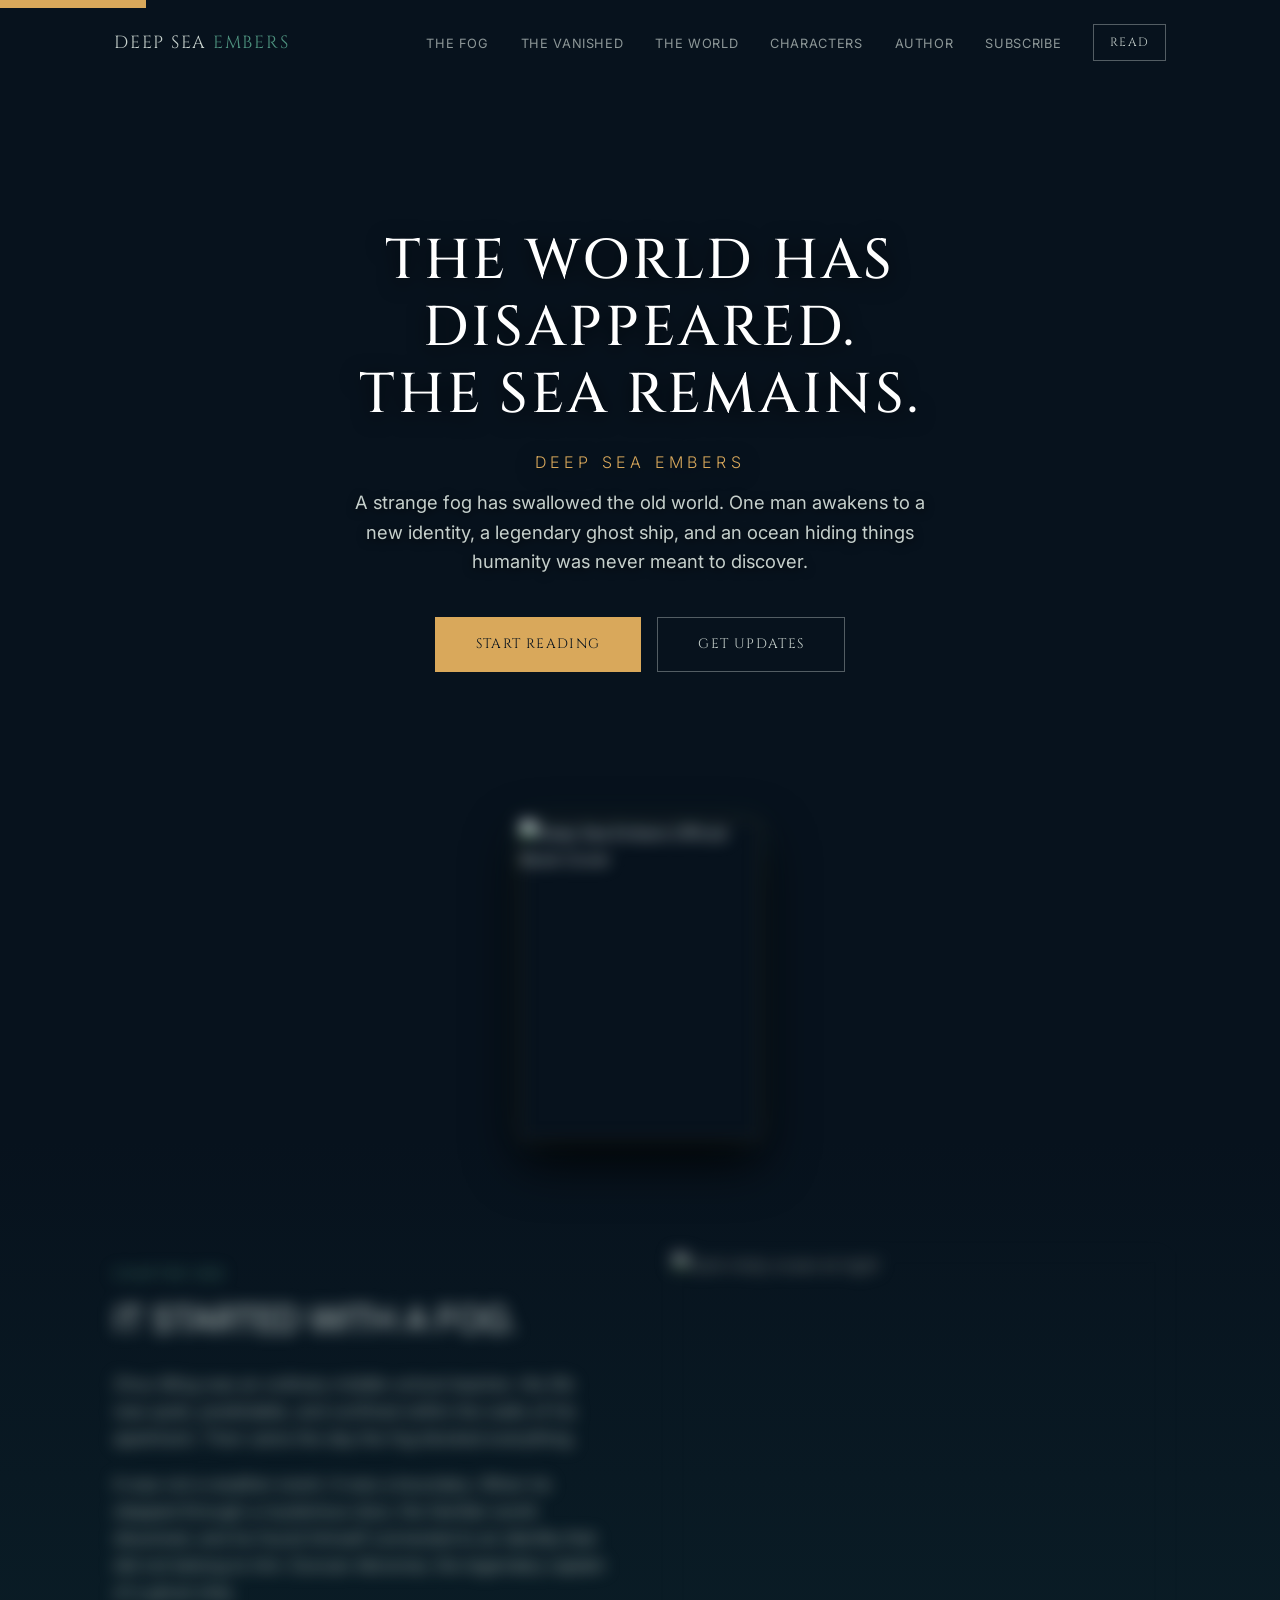
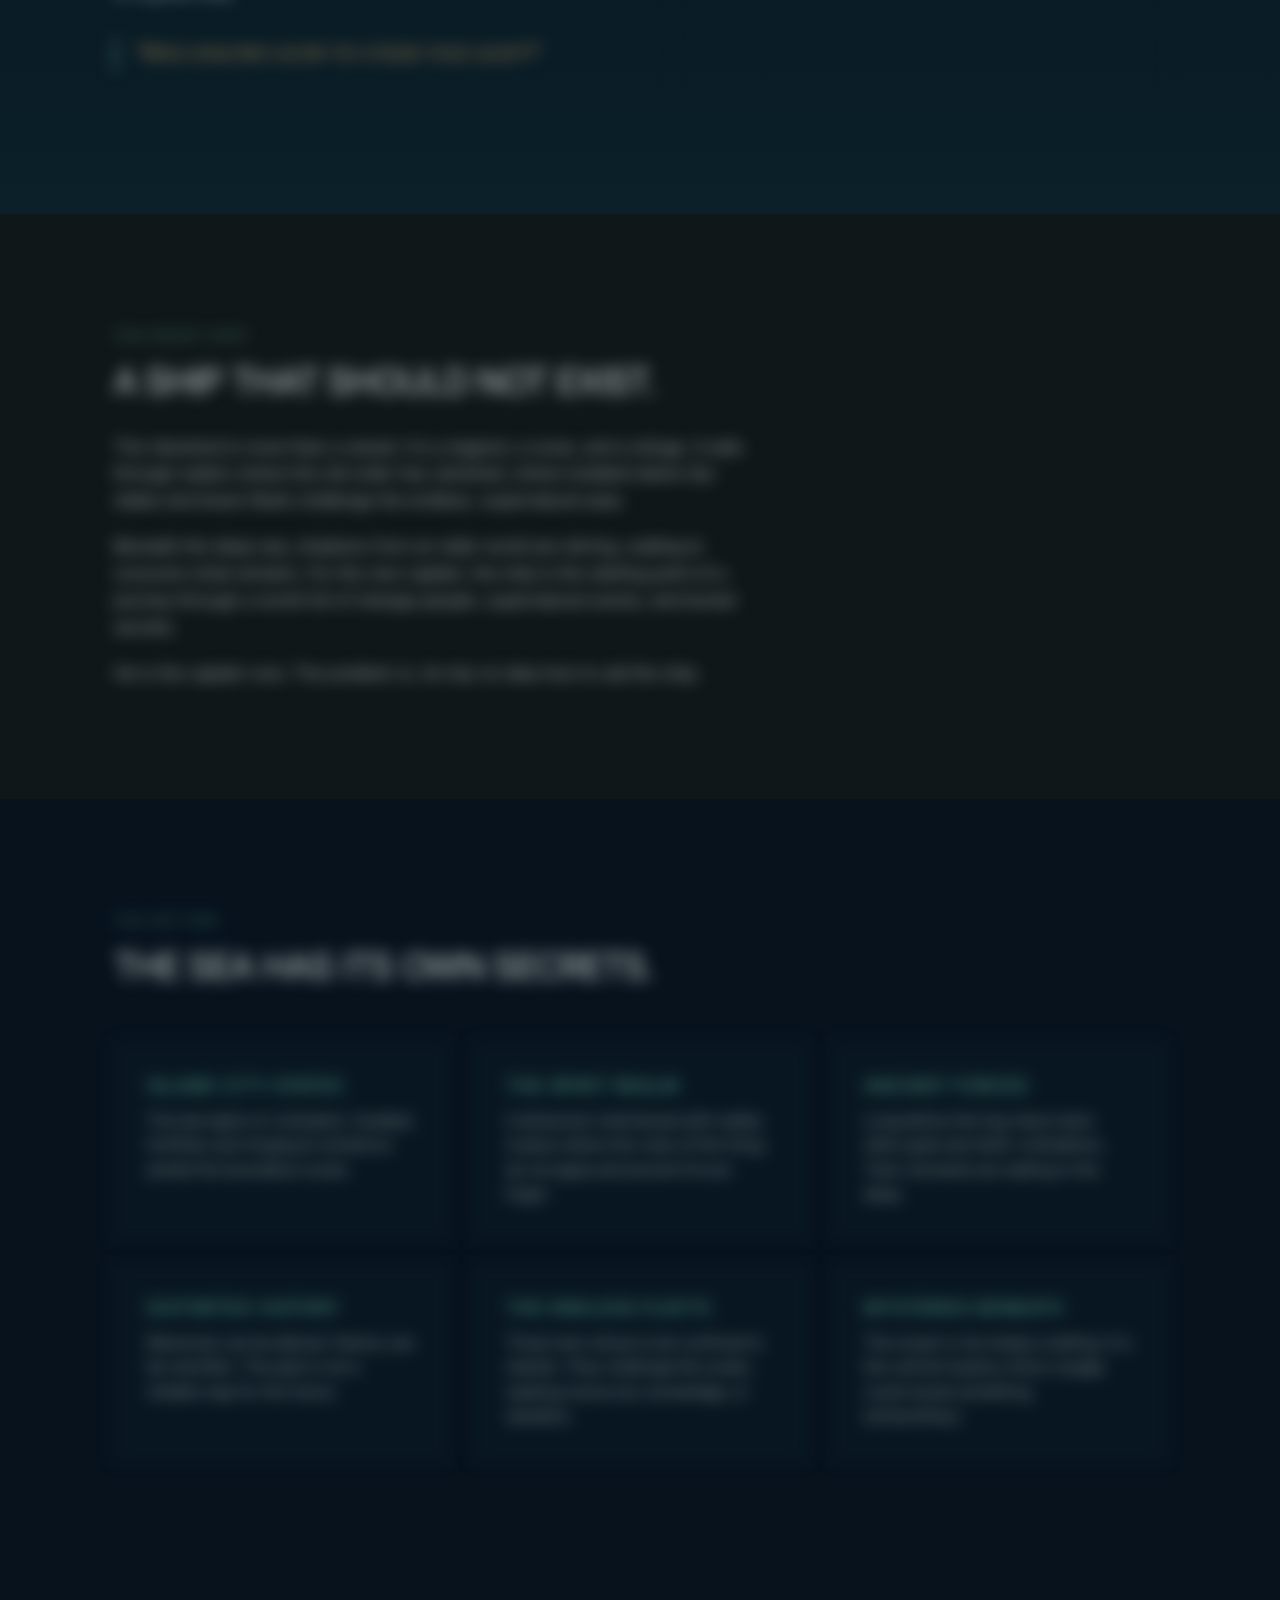
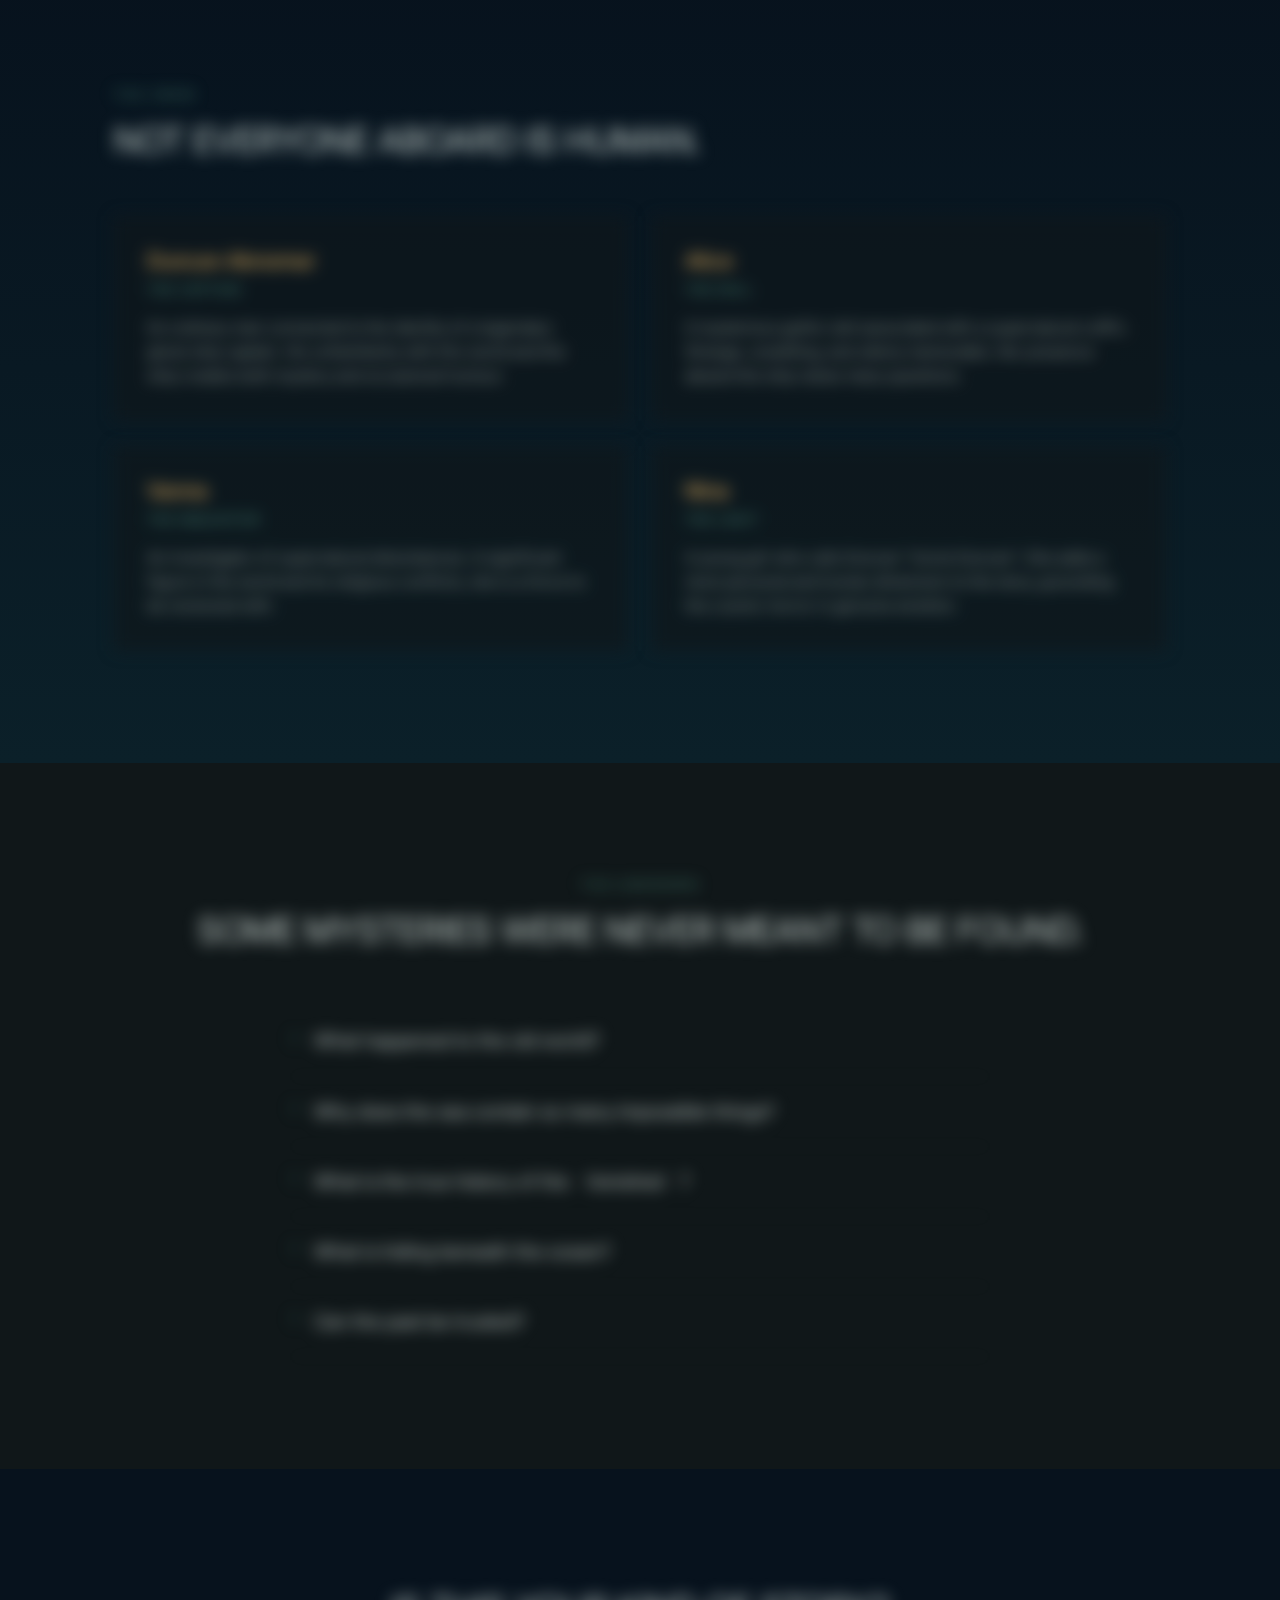
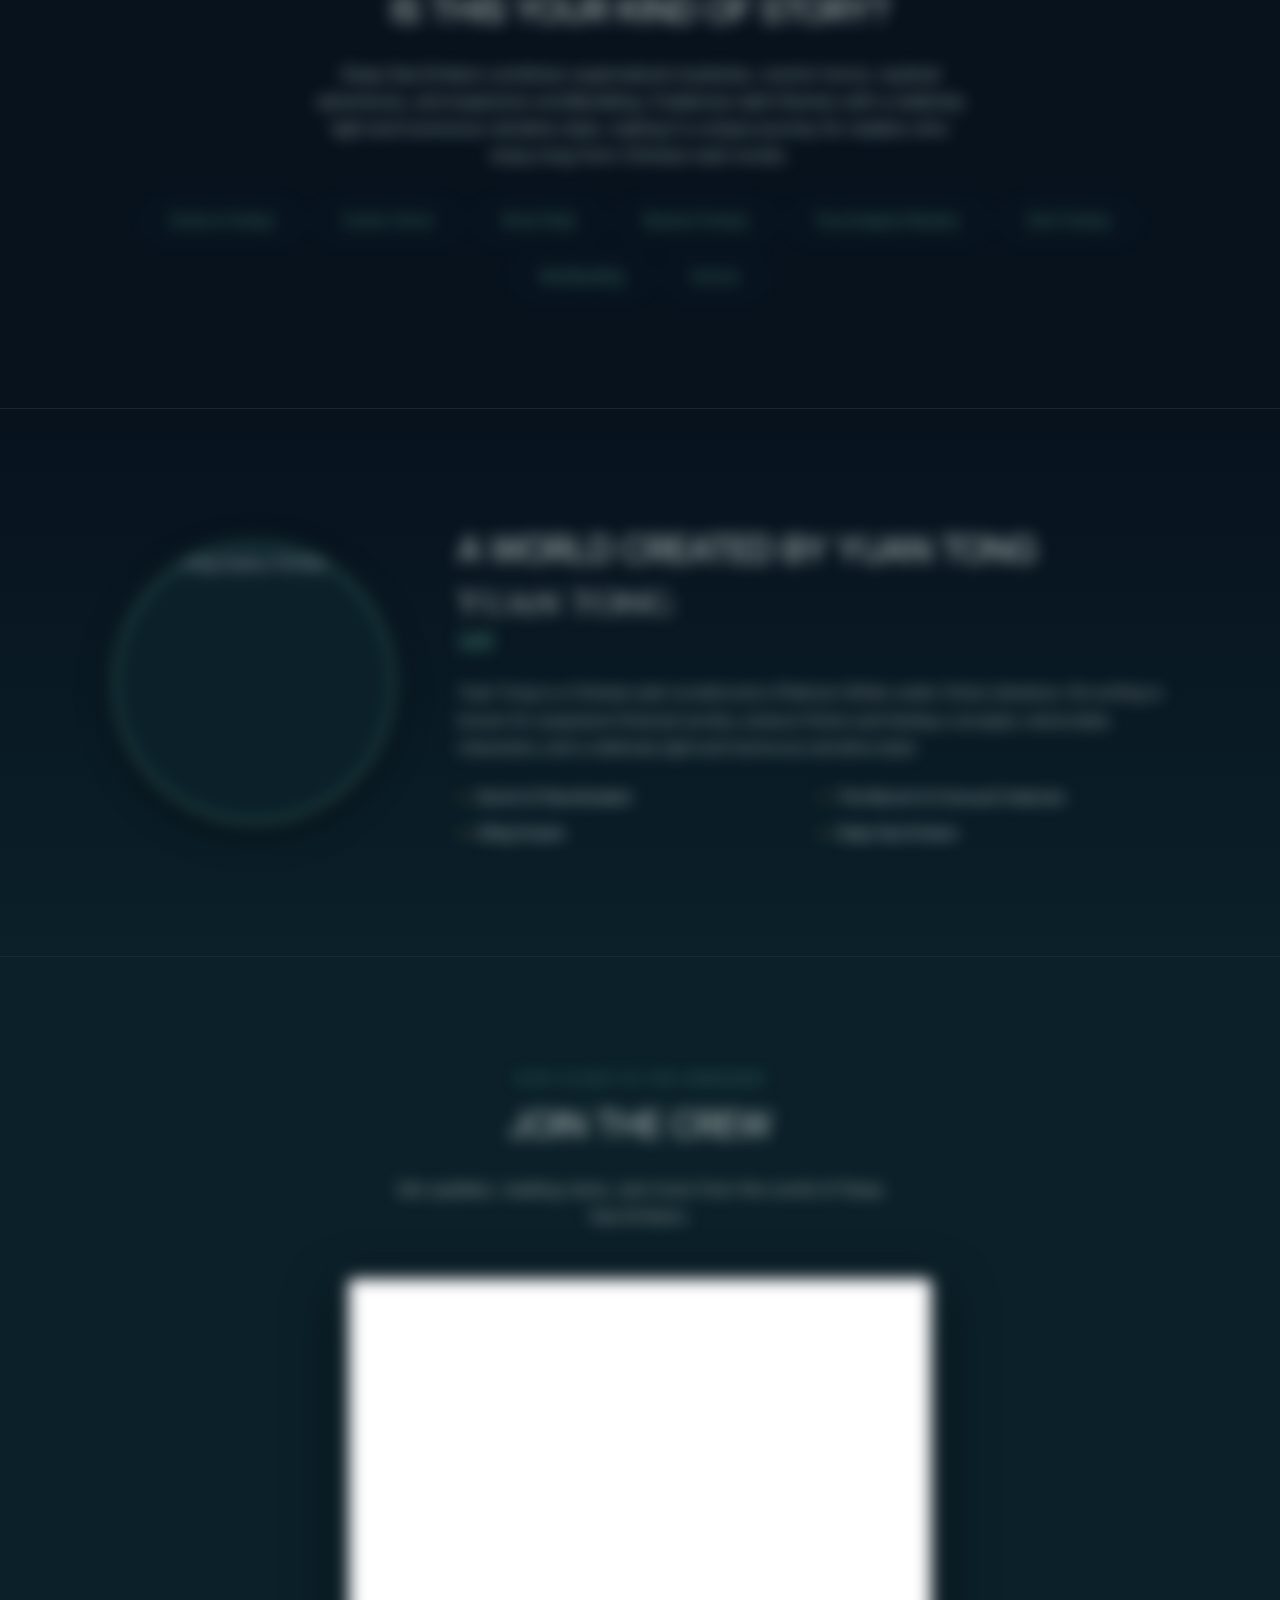
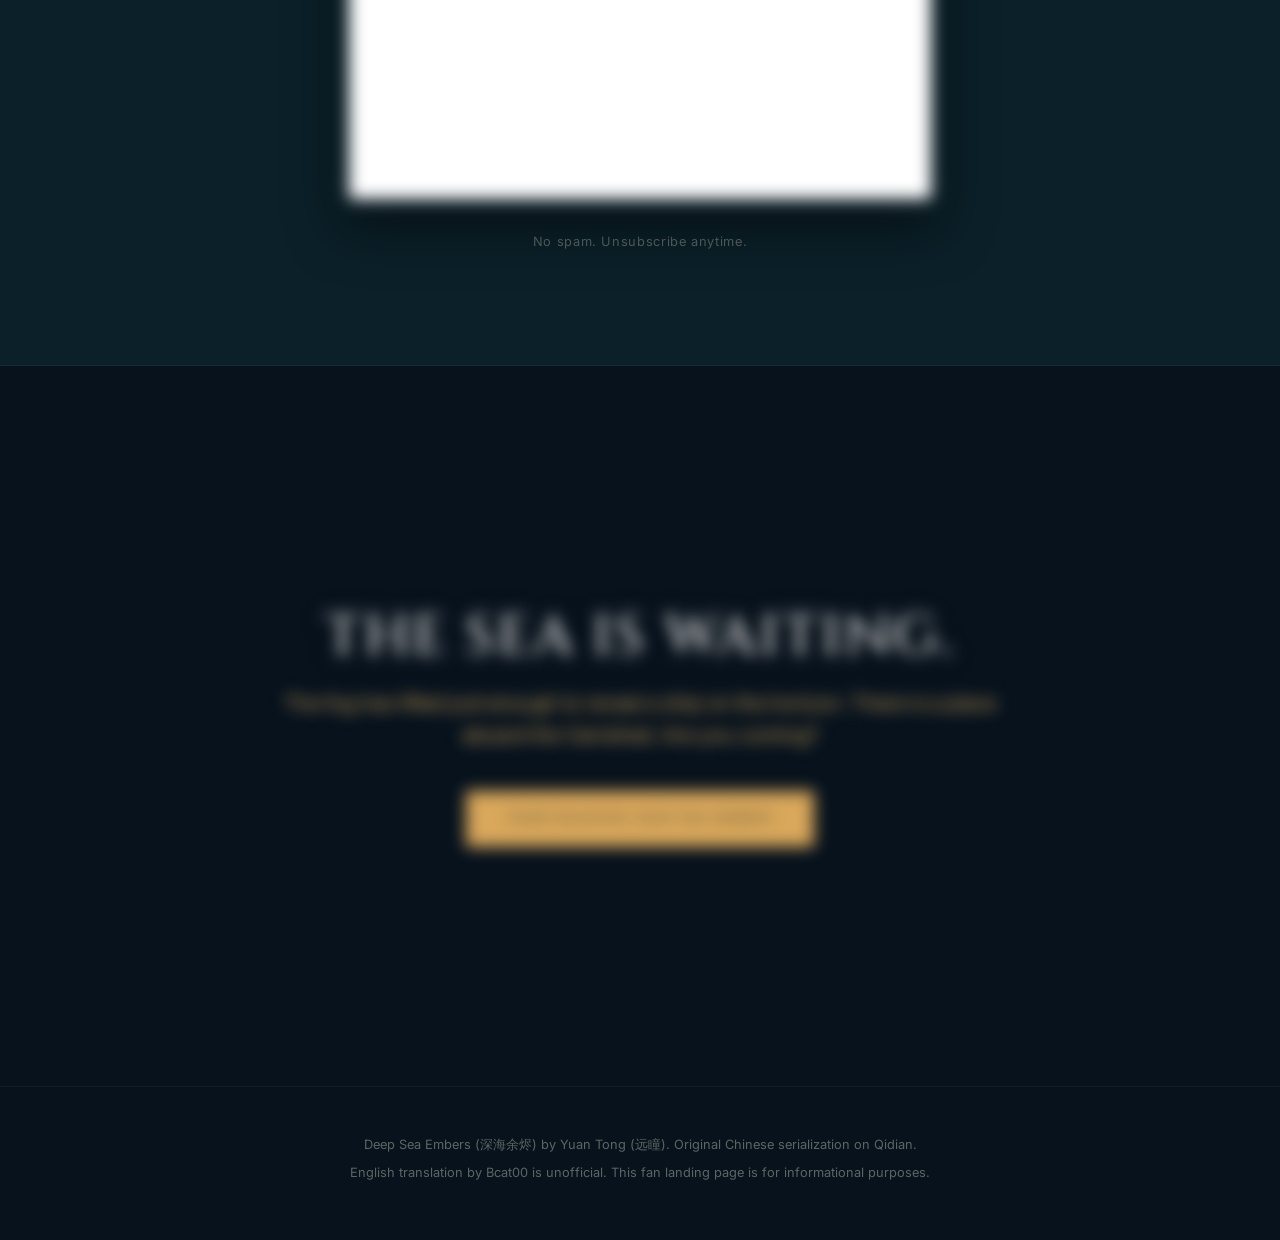
==== commit ff988f4d: "Add files via upload" ====
--- a/projects/deep-sea/index.html
+++ b/projects/deep-sea/index.html
@@ -84,12 +84,11 @@
         .nav-links a:not(.btn):hover { opacity: 1; color: var(--lantern); }
         .mobile-menu-btn { display: none; background: none; border: none; color: var(--fog); font-size: 1.5rem; cursor: pointer; z-index: 1001; }
 
-        /* HERO — heavier initial blur */
         .hero { height: 100vh; min-height: 600px; position: relative; display: flex; align-items: center; justify-content: center; text-align: center; overflow: hidden; }
         .hero-video {
             position: absolute; top: 0; left: 0; width: 100%; height: 100%;
             object-fit: cover; z-index: 1;
-            filter: brightness(0.3) saturate(0.7) blur(8px); /* deeper initial blur */
+            filter: brightness(0.3) saturate(0.7) blur(8px);
             opacity: 0;
             transition: opacity 1.5s ease, filter 1.2s var(--ease-lens);
         }
@@ -101,16 +100,15 @@
         .hero p { font-size: clamp(1rem, 2vw, 1.15rem); color: var(--fog); max-width: 600px; margin: 0 auto 2.5rem; text-shadow: 0 2px 10px rgba(0,0,0,0.8); }
         .hero-cta { display: flex; gap: 1rem; justify-content: center; }
 
-        /* RACK FOCUS (B2F) — heavier blur values */
         .rack-focus {
             opacity: 0; transform: translateY(30px) scale(0.98);
-            filter: blur(14px); /* heavier media blur */
+            filter: blur(14px);
             transition: opacity 1.2s ease, transform 1.2s var(--ease-lens), filter 1.2s var(--ease-lens);
             will-change: opacity, transform, filter;
         }
         .rack-focus-text {
             opacity: 0; transform: translateY(20px);
-            filter: blur(8px); /* text still readable sooner */
+            filter: blur(8px);
             transition: opacity 1s ease, transform 1s var(--ease-lens), filter 1s var(--ease-lens);
         }
         .rack-focus.active, .rack-focus-text.active { opacity: 1; transform: translateY(0) scale(1); filter: blur(0); }
@@ -151,9 +149,19 @@
         .tag { padding: 0.5rem 1.5rem; border: 1px solid rgba(78, 146, 127, 0.3); border-radius: 50px; font-size: 0.85rem; color: var(--emerald); transition: all 0.3s ease; }
         .tag:hover { background: rgba(78, 146, 127, 0.1); border-color: var(--emerald); }
 
-        .author-layout { display: grid; grid-template-columns: 250px 1fr; gap: 4rem; align-items: center; }
-        .author-image { width: 100%; aspect-ratio: 1; border-radius: 50%; overflow: hidden; border: 2px solid var(--emerald); padding: 6px; box-shadow: 0 10px 30px rgba(0,0,0,0.5); }
-        .author-image img { width: 100%; height: 100%; object-fit: cover; border-radius: 50%; filter: grayscale(20%) contrast(1.1); }
+        .author-layout { display: grid; grid-template-columns: 280px 1fr; gap: 4rem; align-items: center; }
+        .author-image { 
+            width: 100%; aspect-ratio: 1; border-radius: 50%; overflow: hidden; 
+            border: 2px solid var(--emerald); padding: 6px; box-shadow: 0 10px 30px rgba(0,0,0,0.5);
+            background: var(--deep-ocean);
+        }
+        .author-image img { 
+            width: 100%; height: 100%; 
+            object-fit: cover; 
+            object-position: center 25%;
+            border-radius: 50%; 
+            filter: brightness(0.85) contrast(1.1) sepia(0.2) hue-rotate(140deg);
+        }
         .author-text h3 { font-size: 2rem; margin-bottom: 0.2rem; }
         .author-text .chinese-name { font-size: 1.1rem; color: var(--emerald); margin-bottom: 1.5rem; display: block; }
         .author-text p { margin-bottom: 1.5rem; color: #9aa7a2; font-size: 1rem; line-height: 1.7; }
@@ -168,12 +176,11 @@
         .iframe-container iframe { position: absolute; top: 0; left: 0; width: 100%; height: 100%; border: none; border-radius: 4px; background: #fff; }
         .signup-privacy { margin-top: 1.5rem; font-size: 0.8rem; letter-spacing: 0.05em; color: #5a6662; }
 
-        /* FINAL CTA — heavier initial blur */
         .final-cta { height: 80vh; min-height: 550px; position: relative; display: flex; align-items: center; justify-content: center; text-align: center; overflow: hidden; }
         .final-video {
             position: absolute; top: 0; left: 0; width: 100%; height: 100%;
             object-fit: cover; z-index: 1;
-            filter: brightness(0.25) saturate(0.6) blur(6px); /* deeper initial blur */
+            filter: brightness(0.25) saturate(0.6) blur(6px);
             opacity: 0;
             transition: opacity 1.5s ease, filter 1.2s var(--ease-lens);
         }
@@ -192,7 +199,7 @@
             .world-grid { grid-template-columns: 1fr 1fr; }
             .character-grid { grid-template-columns: 1fr; }
             .author-layout { grid-template-columns: 1fr; text-align: center; gap: 2rem; }
-            .author-image { max-width: 220px; margin: 0 auto; }
+            .author-image { max-width: 240px; margin: 0 auto; }
             .works-list { text-align: left; justify-content: center; max-width: 400px; margin: 0 auto; }
         }
         @media (max-width: 768px) {
@@ -238,7 +245,6 @@
 
     <main id="main-content">
         
-        <!-- HERO — Ghost ship in rough seas -->
         <header class="hero">
             <video class="hero-video" autoplay muted loop playsinline preload="none" data-src="https://videos.pexels.com/video-files/39803595/39803595-hd_1920_1080_30fps.mp4" poster="https://res.cloudinary.com/jerrick/image/upload/v1732880577/6749a8c190abc5001d8e316e.webp" aria-hidden="true">
             </video>
@@ -337,7 +343,7 @@
             <div class="container">
                 <div class="author-layout">
                     <div class="author-image rack-focus">
-                        <img src="https://pbs.twimg.com/media/GpzzoGyWAAE4Fjh.jpg" alt="Yuan Tong Author Portrait" loading="lazy" width="250" height="250" style="object-position: top;">
+                        <img src="assets/author.jpg" alt="Yuan Tong Author Portrait" loading="lazy">
                     </div>
                     <div class="author-text rack-focus-text delay-1">
                         <div class="section-title" style="margin-bottom: 0.5rem;">A WORLD CREATED BY YUAN TONG</div>
@@ -376,7 +382,6 @@
             </div>
         </section>
 
-        <!-- FINAL CTA — Lighthouse in a storm -->
         <section class="final-cta">
             <video class="final-video" autoplay muted loop playsinline preload="none" data-src="https://videos.pexels.com/video-files/20653446/20653446-hd_1920_1080_30fps.mp4" poster="https://res.cloudinary.com/jerrick/image/upload/v1732880577/6749a8c190abc5001d8e316e.webp" aria-hidden="true">
             </video>
@@ -418,7 +423,6 @@
             });
         });
 
-        // Rack Focus Observer
         const rackElements = document.querySelectorAll('.rack-focus, .rack-focus-text');
         if (!window.matchMedia('(prefers-reduced-motion: reduce)').matches) {
             const rackObserver = new IntersectionObserver((entries) => {
@@ -437,7 +441,6 @@
             rackElements.forEach(el => el.classList.add('active'));
         }
 
-        // Lazy Load Videos (Pexels)
         const videos = document.querySelectorAll('video[data-src]');
         const videoObserver = new IntersectionObserver((entries) => {
             entries.forEach(entry => {
@@ -453,7 +456,6 @@
         }, { rootMargin: '200px' });
         videos.forEach(v => videoObserver.observe(v));
 
-        // Lazy Load Brevo
         const brevoContainer = document.getElementById('brevo-container');
         const iframe = brevoContainer.querySelector('iframe');
         const iframeObserver = new IntersectionObserver((entries) => {
@@ -464,13 +466,12 @@
         }, { rootMargin: '200px' });
         iframeObserver.observe(brevoContainer);
 
-        // Heavy Rack Focus on Hero Scroll
         const heroVideo = document.querySelector('.hero-video');
         if (heroVideo) {
             window.addEventListener('scroll', () => {
                 const scrollY = window.scrollY;
                 if (scrollY < window.innerHeight) {
-                    const blurAmount = Math.min(scrollY / 25, 16); // heavier, faster
+                    const blurAmount = Math.min(scrollY / 25, 16);
                     const opacityAmount = Math.max(1 - (scrollY / 800), 0.3);
                     heroVideo.style.filter = `brightness(${0.3 - scrollY/3000}) saturate(0.7) blur(${blurAmount}px)`;
                     heroVideo.style.opacity = opacityAmount;
@@ -478,7 +479,6 @@
             }, { passive: true });
         }
 
-        // Rack Focus on Footer Video Scroll
         const finalVideo = document.querySelector('.final-video');
         const finalCta = document.querySelector('.final-cta');
         if (finalVideo && finalCta) {
@@ -487,7 +487,6 @@
                 const viewportH = window.innerHeight;
                 if (rect.top < viewportH && rect.bottom > 0) {
                     const progress = Math.max(0, Math.min(1, (viewportH - rect.top) / (viewportH + rect.height)));
-                    // Sharpen as it enters, soften as it leaves
                     const blurAmount = Math.max(0, 6 - (progress * 6));
                     finalVideo.style.filter = `brightness(0.25) saturate(0.6) blur(${blurAmount}px)`;
                 }
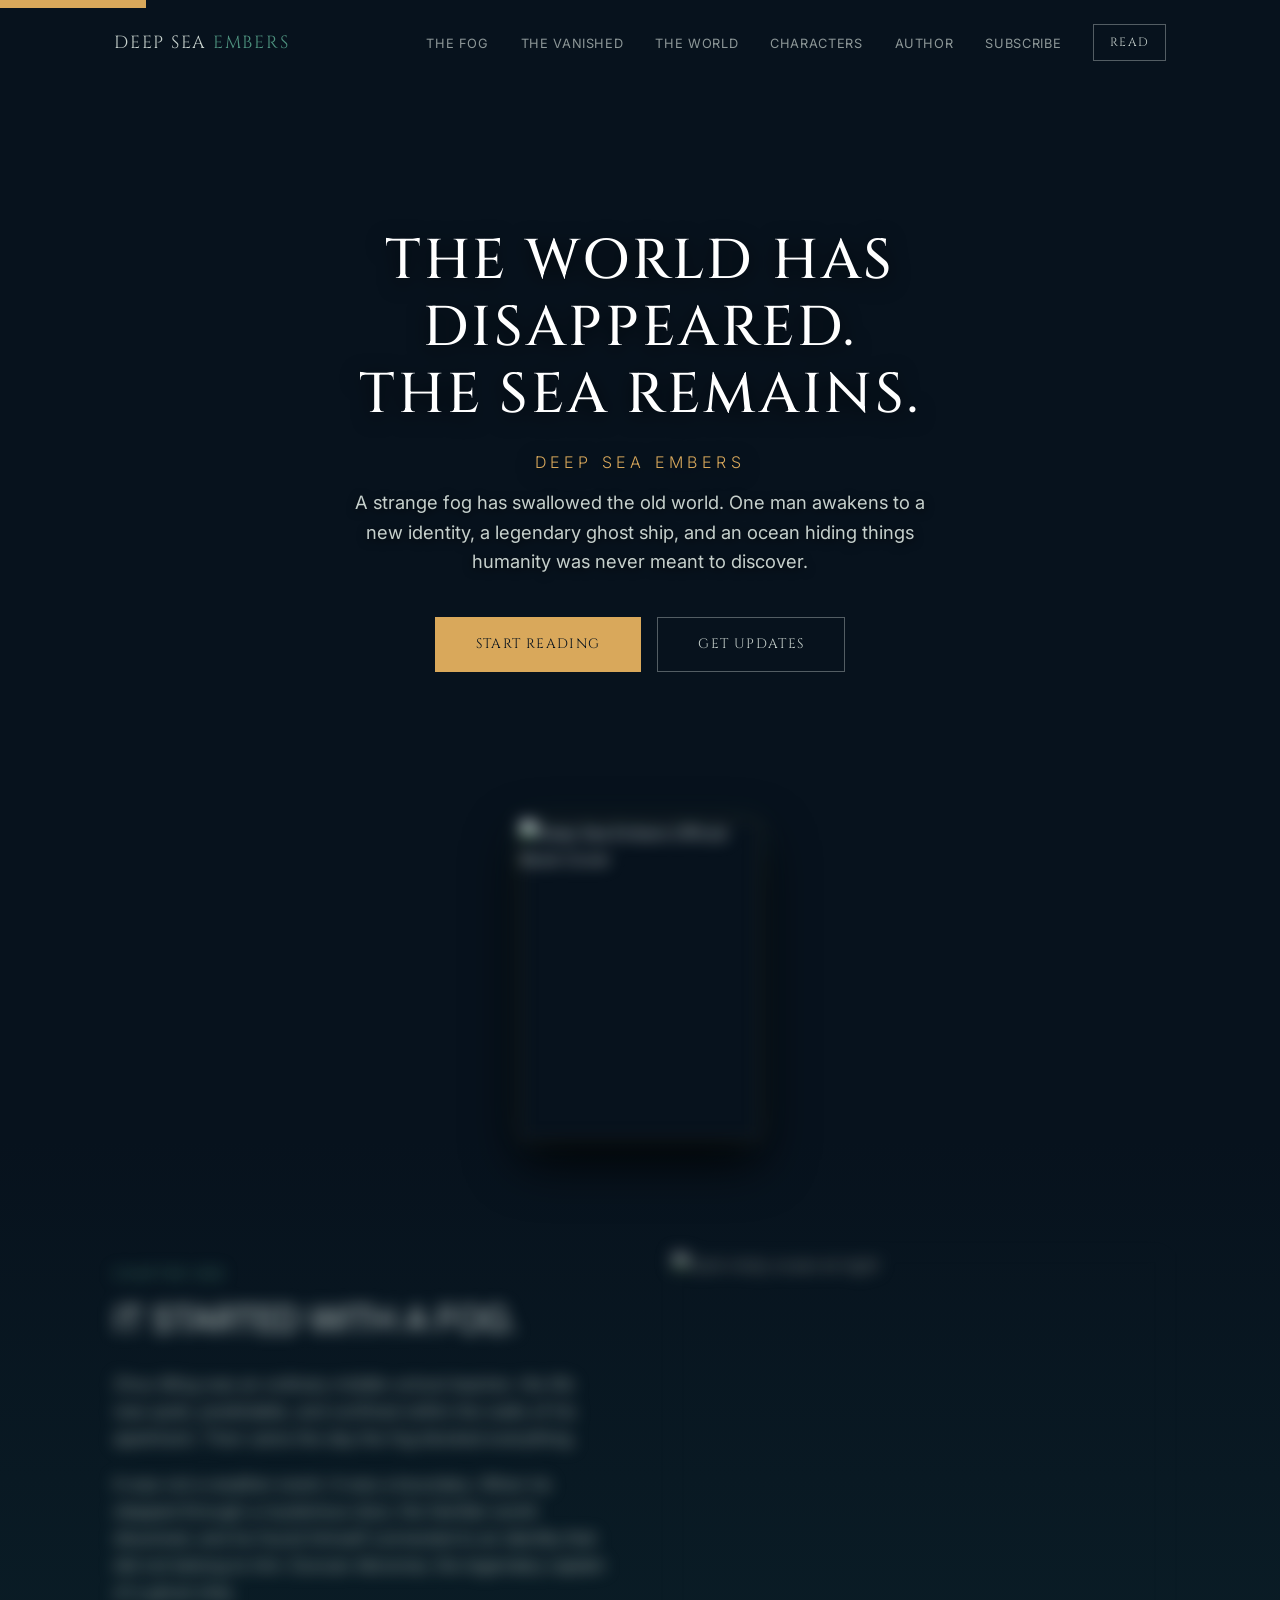
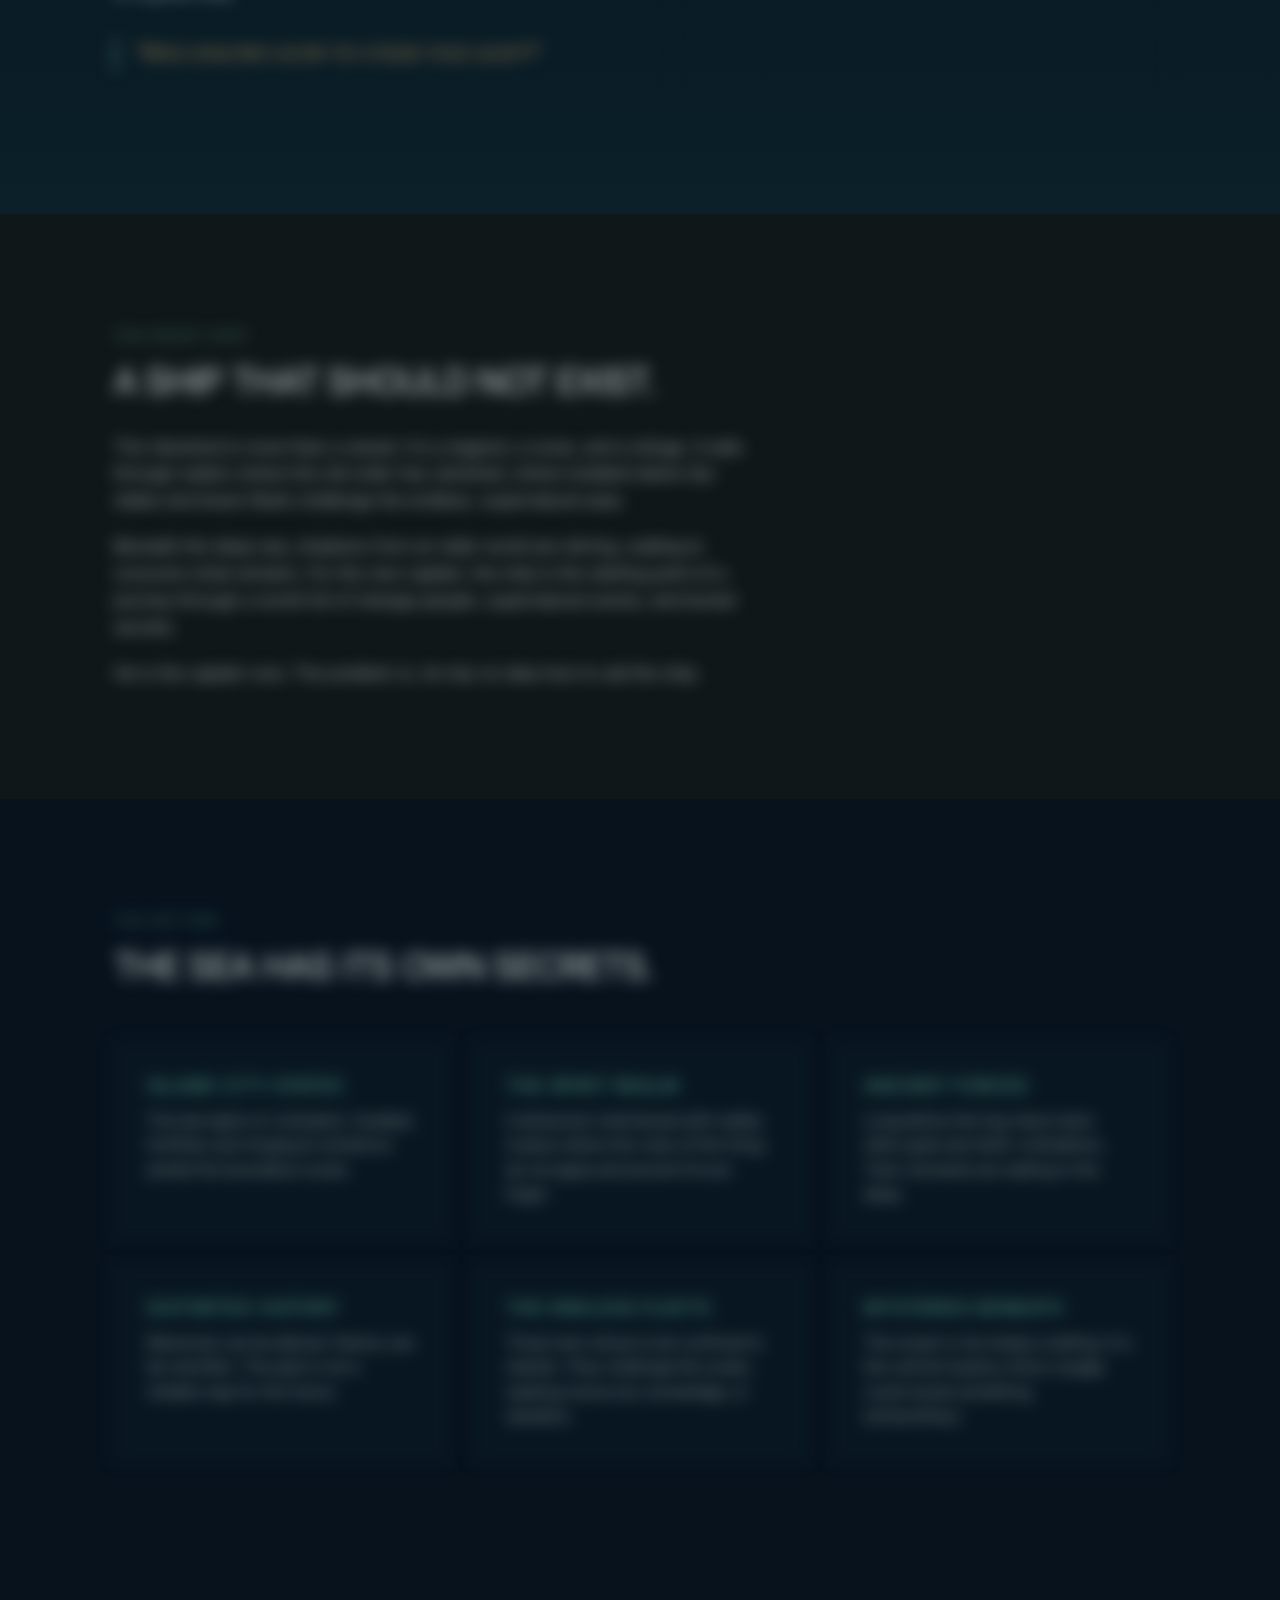
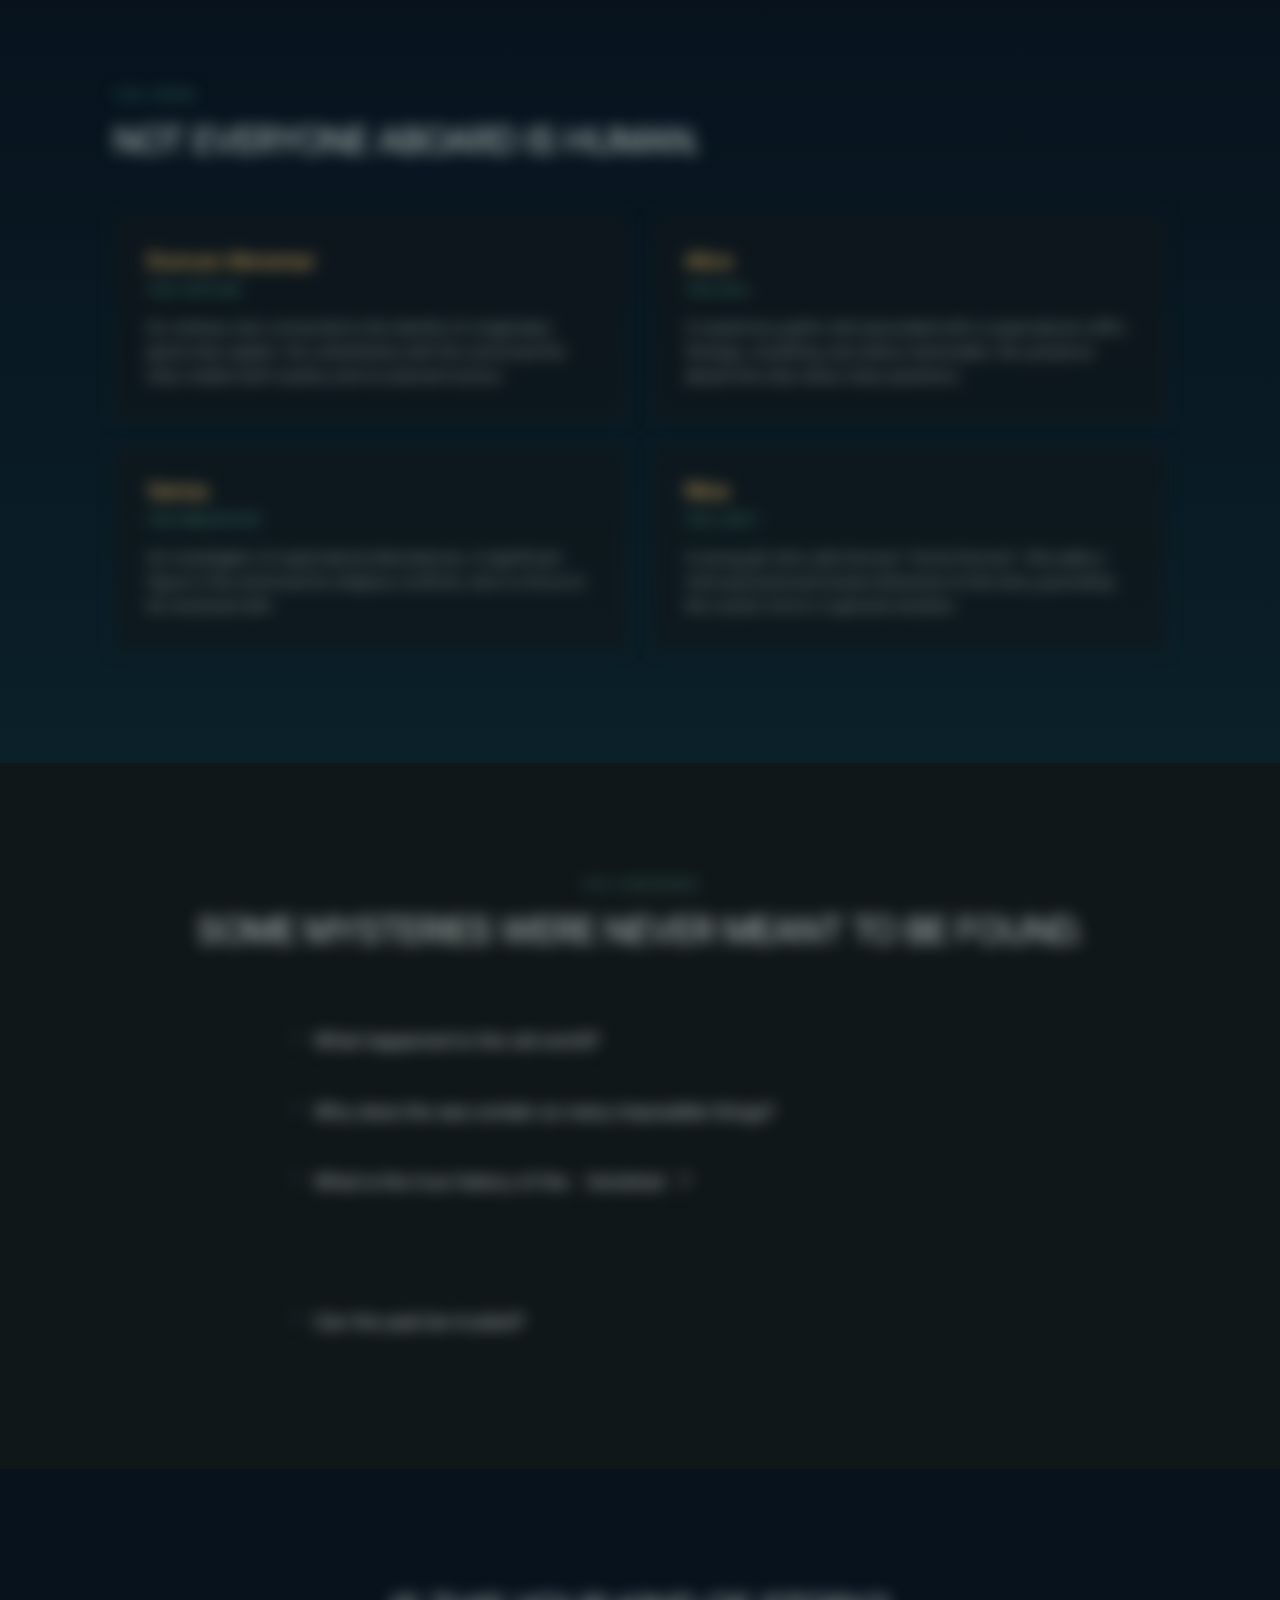
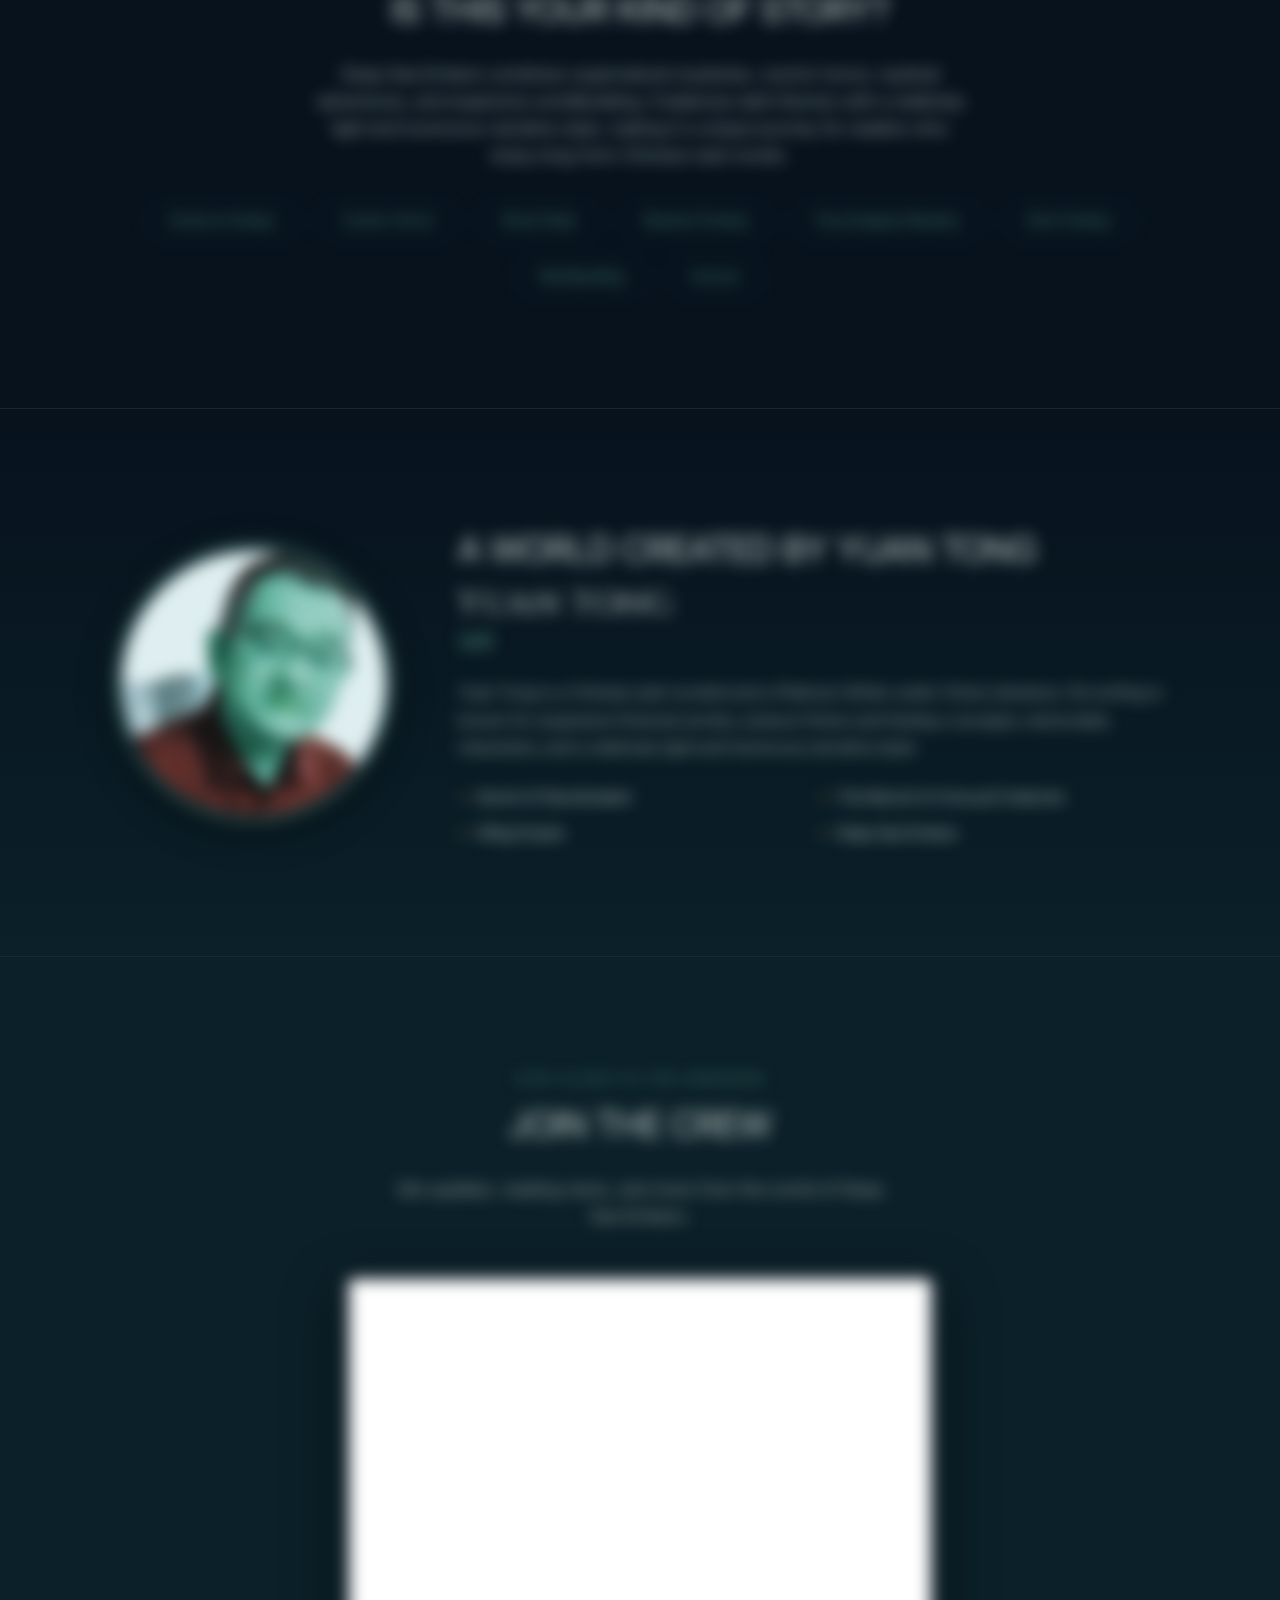
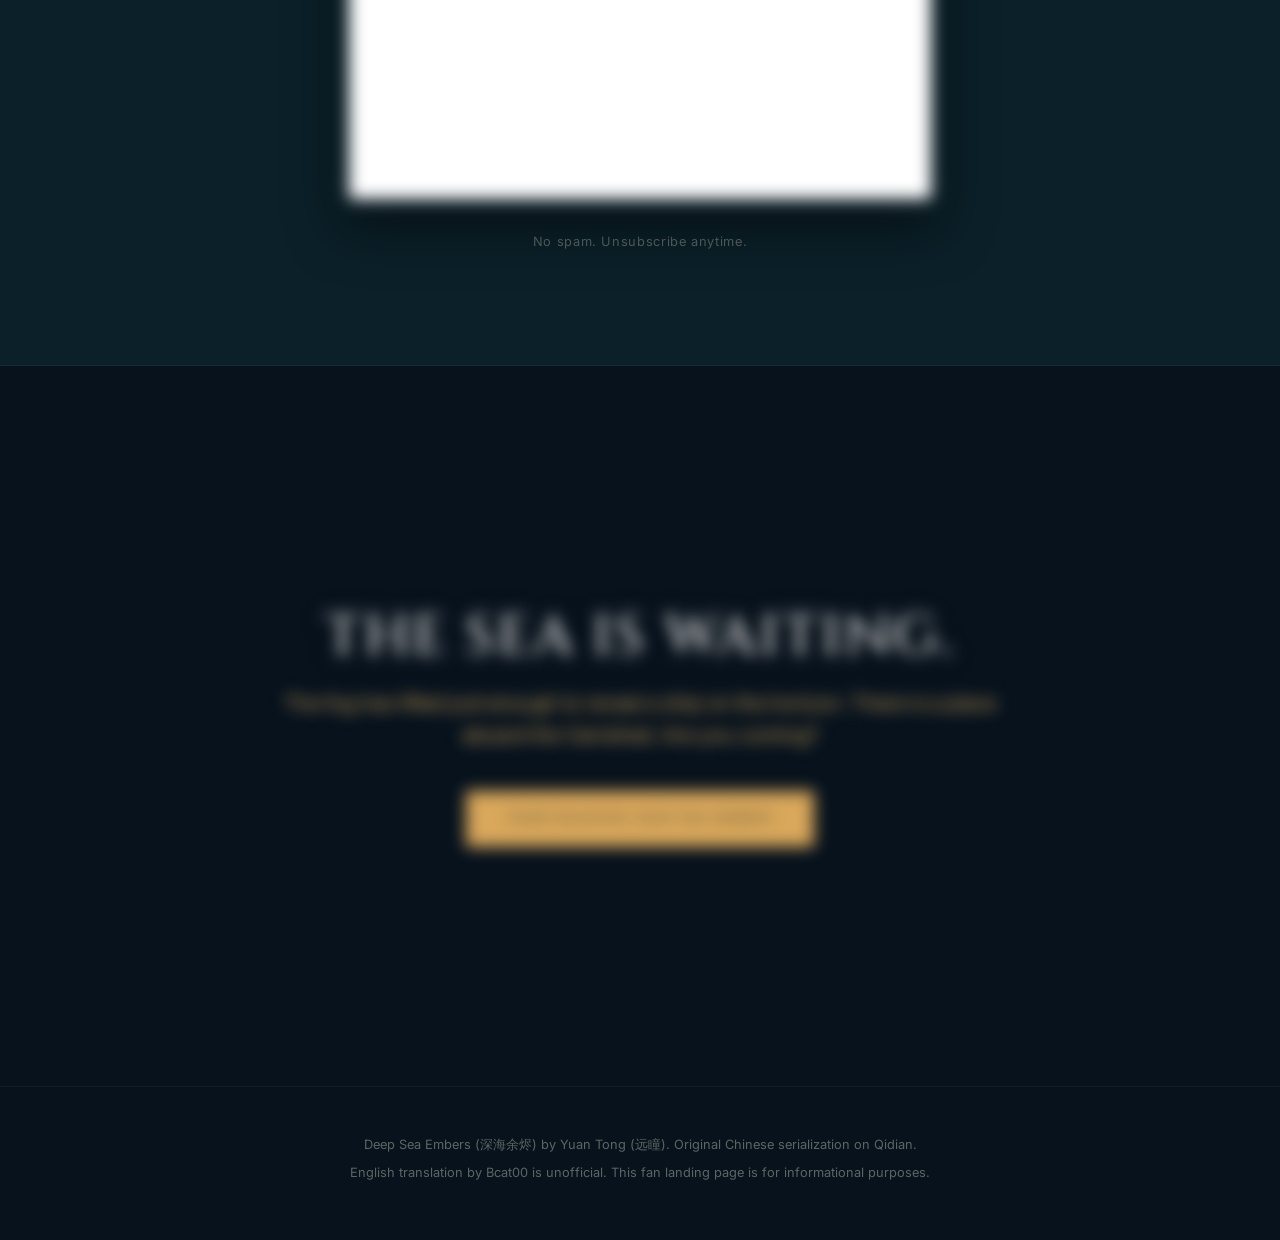
==== commit 191d448e: "Update index.html" ====
--- a/projects/deep-sea/index.html
+++ b/projects/deep-sea/index.html
@@ -343,7 +343,7 @@
             <div class="container">
                 <div class="author-layout">
                     <div class="author-image rack-focus">
-                        <img src="assets/author.jpg" alt="Yuan Tong Author Portrait" loading="lazy">
+                        <img src="assets/author.png" alt="Yuan Tong Author Portrait" loading="lazy">
                     </div>
                     <div class="author-text rack-focus-text delay-1">
                         <div class="section-title" style="margin-bottom: 0.5rem;">A WORLD CREATED BY YUAN TONG</div>
@@ -494,4 +494,4 @@
         }
     </script>
 </body>
-</html>+</html>
